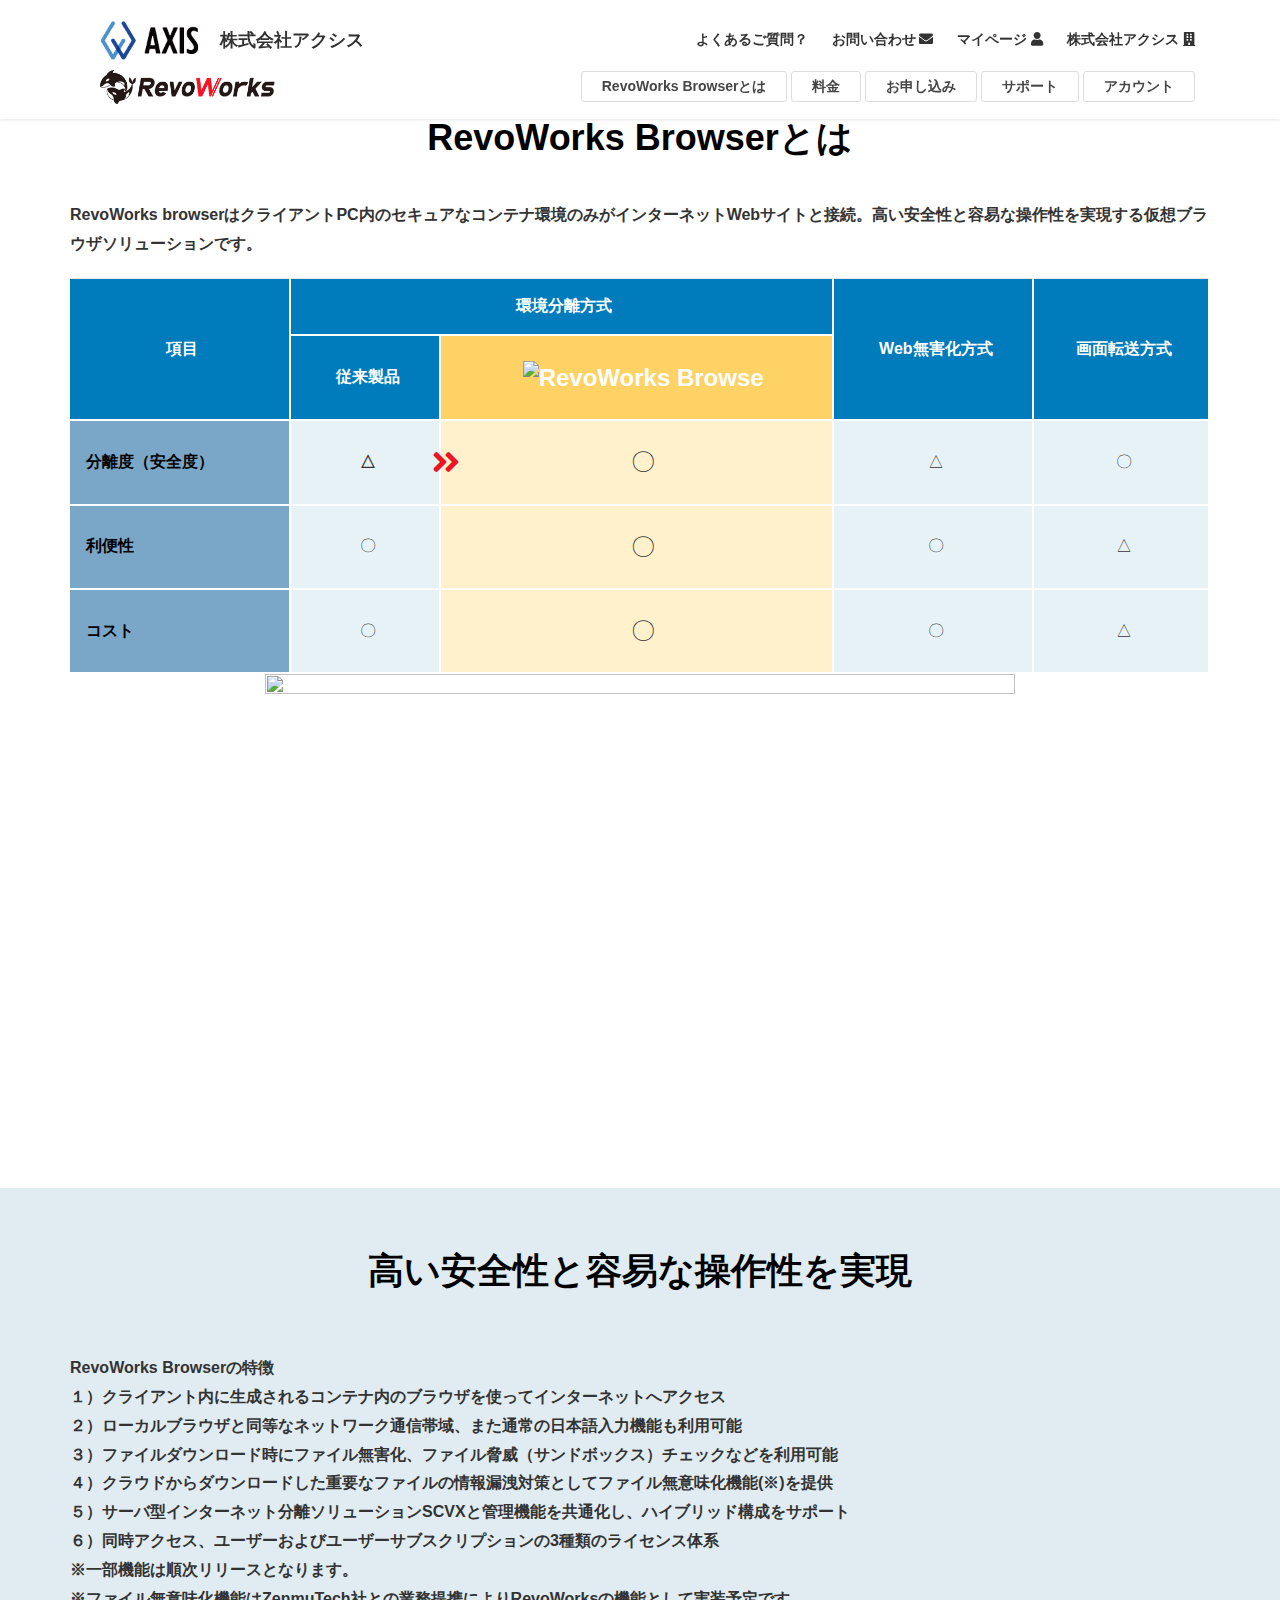
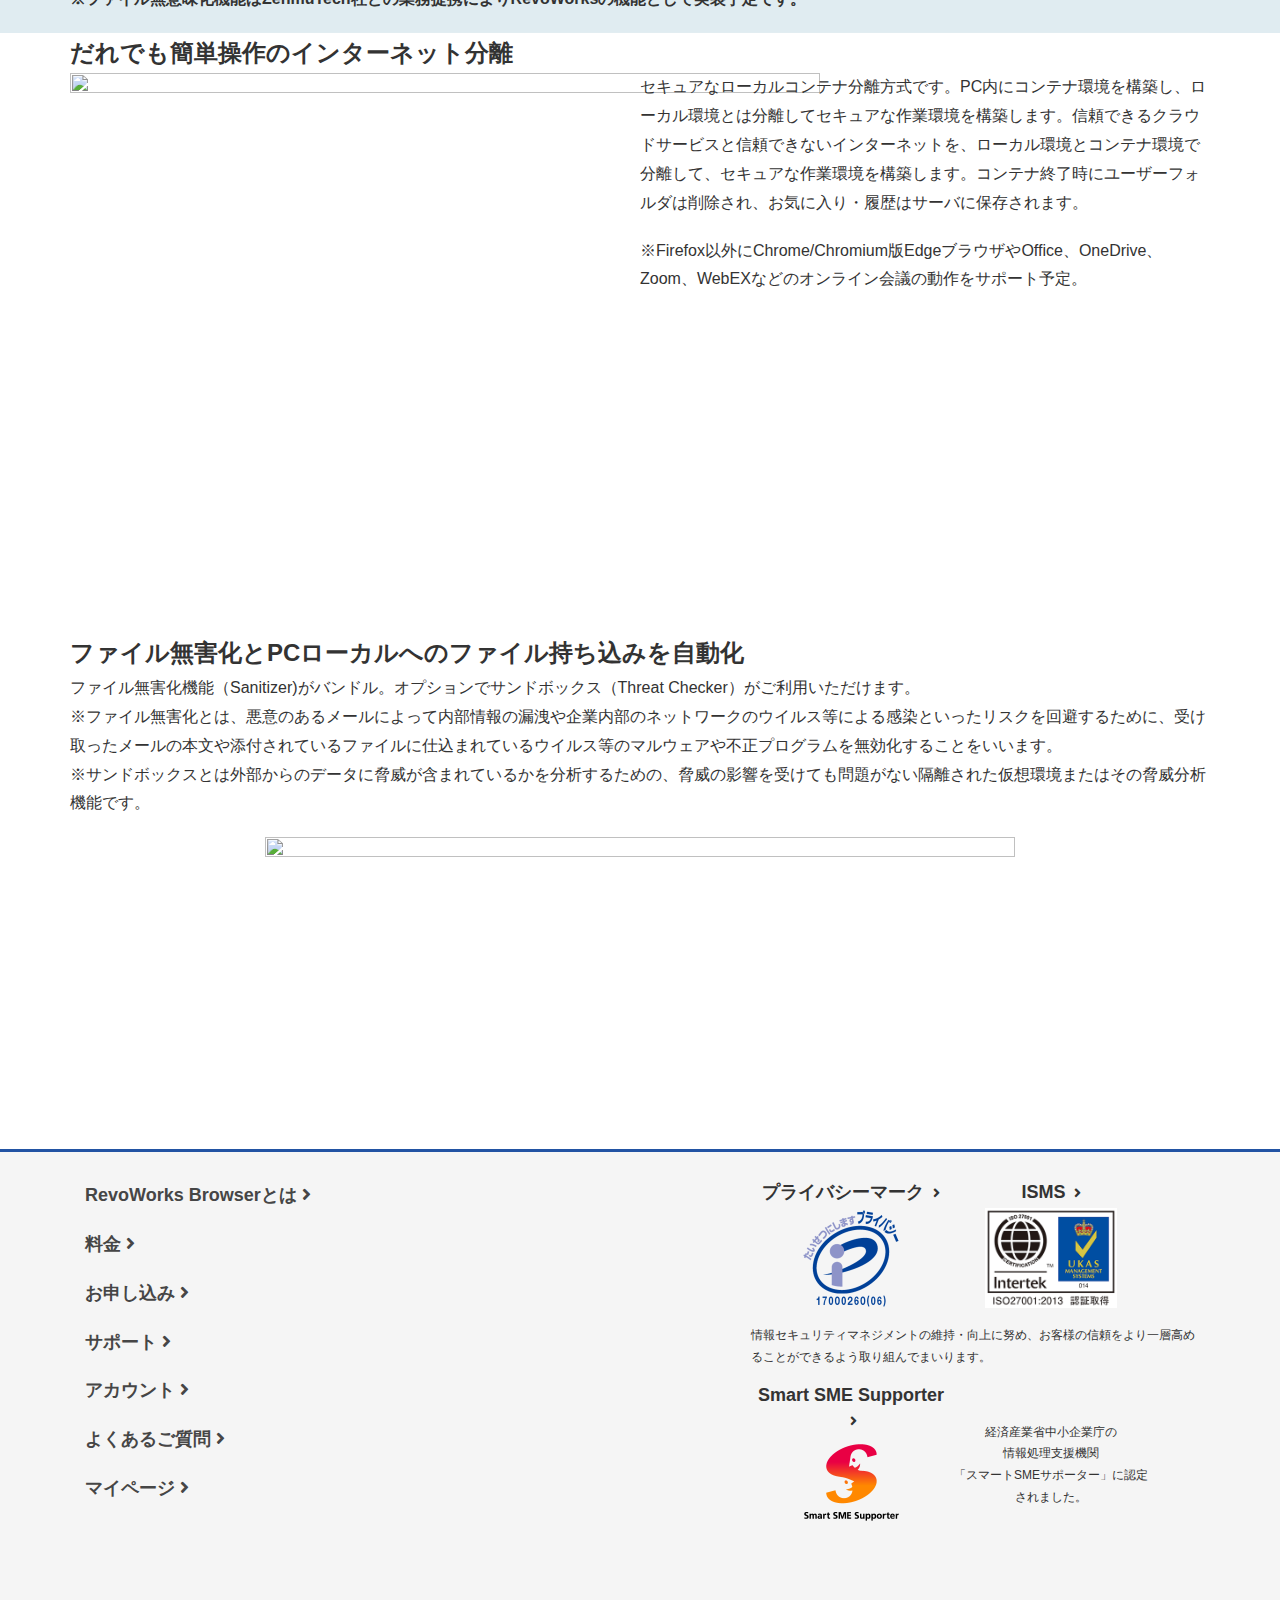
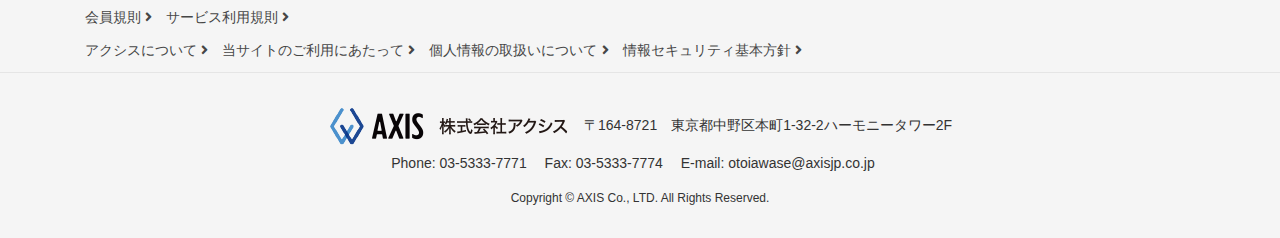
==== about.html @ 67532ebc "Update about.html" ====
<!DOCTYPE html>
<!-- saved from url=(0054)https://www.axisjp.co.jp/services/revoworks/separation -->
<html lang="ja" prefix="og: https://ogp.me/ns#">

<head>
	<meta http-equiv="Content-Type" content="text/html; charset=UTF-8">

	<meta http-equiv="X-UA-Compatible" content="IE=edge">
	<meta name="viewport" content="width=device-width, initial-scale=1">
	<title>RevoWorks Browserとは</title>
	<!--Khangtm : load head -->
	<script type="text/javascript" src="./js/head.js"></script>
	<link href="./css/index.css" rel="stylesheet">

</head>

<body class="page-template page-template-elementor_header_footer page page-id-8171 page-child parent-pageid-10177 sidebar-fix device-pc fa_v5_css headfix header_height_changer elementor-default elementor-template-full-width elementor-kit-3122 elementor-page elementor-page-8171 scrolled"
 data-elementor-device-mode="desktop">

	<div class="vk-mobile-nav-menu-btn">MENU</div>
	<div class="vk-mobile-nav">
		<aside class="widget vk-mobile-nav-widget widget_media_image" id="media_image-2">
			<a href="https://www.axisjp.co.jp/">
				<img width="240" height="40" src="./RevoWorks_files/logo_axis.png" class="image wp-image-2054  attachment-full size-full"
				 alt="" loading="lazy" style="max-width: 100%; height: auto;">
			</a>
		</aside>
		<nav class="global-nav">
		</nav>
	</div>
	<header class="navbar siteHeader" style="position: fixed;">
		<!--Khangtm : load header -->
		<script type="text/javascript" src="./js/header.js"></script>
	</header>
	<div data-elementor-type="wp-page" data-elementor-id="8171" class="elementor elementor-8171" data-elementor-settings="[]"
	 style="margin-top: 75px;">
		<div class="elementor-inner">
			<div class="elementor-section-wrap">
				<section class="elementor-section elementor-top-section elementor-element elementor-element-d525f23 elementor-section-boxed elementor-section-height-default elementor-section-height-default"
				 data-id="d525f23" data-element_type="section">
					<div class="elementor-container elementor-column-gap-default">
						<div class="elementor-row">
							<div class="elementor-column elementor-col-100 elementor-top-column elementor-element elementor-element-b92160b" data-id="b92160b"
							 data-element_type="column">
								<div class="elementor-column-wrap elementor-element-populated">
									<div class="elementor-widget-wrap">
										<div class="elementor-element elementor-element-fbd9892 contents elementor-widget elementor-widget-heading" data-id="fbd9892"
										 data-element_type="widget" data-widget_type="heading.default">
											<div class="elementor-widget-container">
												<h1 class="elementor-heading-title elementor-size-default">RevoWorks Browserとは</h1>
											</div>
										</div>
										<div class="elementor-element elementor-element-b17c2f3 elementor-widget elementor-widget-text-editor" data-id="b17c2f3"
										 data-element_type="widget" data-widget_type="text-editor.default">
											<div class="elementor-widget-container">
												<div class="elementor-text-editor elementor-clearfix">
													<p>
														<strong>RevoWorks browserはクライアントPC内のセキュアなコンテナ環境のみがインターネットWebサイトと接続。高い安全性と容易な操作性を実現する仮想ブラウザソリューションです。</strong>
													</p>
												</div>
											</div>
										</div>
										<div class="elementor-element elementor-element-7f87899 elementor-widget elementor-widget-html" data-id="7f87899" data-element_type="widget"
										 data-widget_type="html.default">
											<div class="elementor-widget-container">

												<table class="deco2">
													<thead>
														<tr>
															<th rowspan="2">項目</th>
															<th colspan="2">環境分離方式</th>
															<th rowspan="2">Web無害化方式</th>
															<th rowspan="2">画面転送方式</th>
														</tr>
														<tr>
															<th width="150px">従来製品</th>
															<th style="font-size:1.5em;background-color:#FED265;">
																<img src="/wp-content/uploads/2021/04/logo_revoworks_browser.png" alt="RevoWorks Browse" width="190">
															</th>
														</tr>
													</thead>
													<tbody>
														<tr>
															<th>分離度（安全度）</th>

															<td style="position: relative;">
																<strong>△</strong>
																<span style="position: absolute; top: 25px; left: 80px; width: 150px;">
																	<i style="font-size:2em;color:#eb1525;" aria-hidden="true" class="fas fa-angle-double-right"></i>
																</span>
															</td>
															<td style="font-size:1.5em;background-color:#fff1cc;">〇</td>
															<td>△</td>
															<td>〇</td>
														</tr>
														<tr>
															<th>利便性</th>
															<td>〇</td>
															<td style="font-size:1.5em;background-color:#fff1cc;">〇</td>
															<td>〇</td>
															<td>△</td>
														</tr>
														<tr>
															<th>コスト</th>
															<td>〇</td>
															<td style="font-size:1.5em;background-color:#fff1cc;">〇</td>
															<td>〇</td>
															<td>△</td>
														</tr>
													</tbody>
												</table>
											</div>
										</div>
									</div>
								</div>
							</div>
						</div>
					</div>
				</section>

				<section class="elementor-section elementor-top-section elementor-element elementor-element-6c5bf83 elementor-section-boxed elementor-section-height-default elementor-section-height-default"
				 data-id="6c5bf83" data-element_type="section">
					<div class="elementor-container elementor-column-gap-default">
						<div class="elementor-row">
							<div class="elementor-column elementor-col-100 elementor-top-column elementor-element elementor-element-400bb1a" data-id="400bb1a"
							 data-element_type="column">
								<div class="elementor-column-wrap elementor-element-populated">
									<div class="elementor-widget-wrap">
										<div class="elementor-element elementor-element-a3de627 elementor-widget elementor-widget-image" data-id="a3de627" data-element_type="widget"
										 data-widget_type="image.default">
											<div class="elementor-widget-container">
												<div class="elementor-image">
													<a href="https://www.axisjp.co.jp/wp-content/uploads/2021/04/RevoWorks-Browser2.png" data-elementor-open-lightbox="no" data-rel="lightbox-image-0"
													 data-magnific_type="image" data-rl_title="" data-rl_caption="" title="">
														<img width="750" height="514" src="https://www.axisjp.co.jp/wp-content/uploads/2021/04/RevoWorks-Browser2-768x526.png" class="attachment-medium_large size-medium_large"
														 alt="" loading="lazy" srcset="https://www.axisjp.co.jp/wp-content/uploads/2021/04/RevoWorks-Browser2-768x526.png 768w, https://www.axisjp.co.jp/wp-content/uploads/2021/04/RevoWorks-Browser2-300x205.png 300w, https://www.axisjp.co.jp/wp-content/uploads/2021/04/RevoWorks-Browser2-1024x701.png 1024w, https://www.axisjp.co.jp/wp-content/uploads/2021/04/RevoWorks-Browser2.png 1198w"
														 sizes="(max-width: 750px) 100vw, 750px"> </a>
												</div>
											</div>
										</div>
									</div>
								</div>
							</div>
						</div>
					</div>
				</section>

				<section class="elementor-section elementor-top-section elementor-element elementor-element-a36c8e9 elementor-section-boxed elementor-section-height-default elementor-section-height-default"
				 data-id="a36c8e9" data-element_type="section" data-settings="{&quot;background_background&quot;:&quot;classic&quot;}">
					<div class="elementor-container elementor-column-gap-default">
						<div class="elementor-row">
							<div class="elementor-column elementor-col-100 elementor-top-column elementor-element elementor-element-d43dfe5" data-id="d43dfe5"
							 data-element_type="column">
								<div class="elementor-column-wrap elementor-element-populated">
									<div class="elementor-widget-wrap">
										<div class="elementor-element elementor-element-48916df contents elementor-widget elementor-widget-heading" data-id="48916df"
										 data-element_type="widget" data-widget_type="heading.default">
											<div class="elementor-widget-container">
												<h1 class="elementor-heading-title elementor-size-default">高い安全性と容易な操作性を実現</h1>
											</div>
										</div>
										<div class="elementor-element elementor-element-403e0e1 elementor-widget elementor-widget-text-editor" data-id="403e0e1"
										 data-element_type="widget" data-widget_type="text-editor.default">
											<div class="elementor-widget-container">
												<div class="elementor-text-editor elementor-clearfix">
													<p>
														<strong>RevoWorks Browserの特徴</strong>
														<br>
														<strong>１）クライアント内に生成されるコンテナ内のブラウザを使ってインターネットへアクセス</strong>
														<br>
														<strong>２）ローカルブラウザと同等なネットワーク通信帯域、また通常の日本語入力機能も利用可能</strong>
														<br>
														<strong>３）ファイルダウンロード時にファイル無害化、ファイル脅威（サンドボックス）チェックなどを利用可能</strong>
														<br>
														<strong>４）クラウドからダウンロードした重要なファイルの情報漏洩対策としてファイル無意味化機能(※)を提供</strong>
														<br>
														<strong>５）サーバ型インターネット分離ソリューションSCVXと管理機能を共通化し、ハイブリッド構成をサポート</strong>
														<br>
														<strong>６）同時アクセス、ユーザーおよびユーザーサブスクリプションの3種類のライセンス体系</strong>
														<br>
														<strong>※一部機能は順次リリースとなります。</strong>
														<br>
														<strong>※ファイル無意味化機能はZenmuTech社との業務提携によりRevoWorksの機能として実装予定です。</strong>
													</p>
												</div>
											</div>
										</div>
									</div>
								</div>
							</div>
						</div>
					</div>
				</section>

				<section class="elementor-section elementor-top-section elementor-element elementor-element-060680c elementor-section-boxed elementor-section-height-default elementor-section-height-default"
				 data-id="060680c" data-element_type="section" data-settings="{&quot;background_background&quot;:&quot;classic&quot;}">
					<div class="elementor-container elementor-column-gap-default">
						<div class="elementor-row">
							<div class="elementor-column elementor-col-100 elementor-top-column elementor-element elementor-element-344e4cb" data-id="344e4cb"
							 data-element_type="column">
								<div class="elementor-column-wrap elementor-element-populated">
									<div class="elementor-widget-wrap">
										<div class="elementor-element elementor-element-141af44 elementor-widget elementor-widget-text-editor" data-id="141af44"
										 data-element_type="widget" data-widget_type="text-editor.default">
											<div class="elementor-widget-container">
												<div class="elementor-text-editor elementor-clearfix">
													<h3>
														<strong>だれでも簡単操作のインターネット分離</strong>
													</h3>
												</div>
											</div>
										</div>
										<section class="elementor-section elementor-inner-section elementor-element elementor-element-d3e2942 elementor-section-boxed elementor-section-height-default elementor-section-height-default"
										 data-id="d3e2942" data-element_type="section">
											<div class="elementor-container elementor-column-gap-default">
												<div class="elementor-row">
													<div class="elementor-column elementor-col-50 elementor-inner-column elementor-element elementor-element-4d063a3" data-id="4d063a3"
													 data-element_type="column">
														<div class="elementor-column-wrap elementor-element-populated">
															<div class="elementor-widget-wrap">
																<div class="elementor-element elementor-element-5796206 elementor-widget elementor-widget-image" data-id="5796206" data-element_type="widget"
																 data-widget_type="image.default">
																	<div class="elementor-widget-container">
																		<div class="elementor-image">
																			<a href="https://www.axisjp.co.jp/wp-content/uploads/2021/04/0addd4c07c66e905bd4a8227bb956600.png" data-elementor-open-lightbox="no"
																			 data-rel="lightbox-image-1" data-magnific_type="image" data-rl_title="" data-rl_caption="" title="">
																				<img width="750" height="560" src="https://www.axisjp.co.jp/wp-content/uploads/2021/04/0addd4c07c66e905bd4a8227bb956600.png"
																				 class="attachment-large size-large" alt="" loading="lazy" srcset="https://www.axisjp.co.jp/wp-content/uploads/2021/04/0addd4c07c66e905bd4a8227bb956600.png 959w, https://www.axisjp.co.jp/wp-content/uploads/2021/04/0addd4c07c66e905bd4a8227bb956600-300x224.png 300w, https://www.axisjp.co.jp/wp-content/uploads/2021/04/0addd4c07c66e905bd4a8227bb956600-768x573.png 768w"
																				 sizes="(max-width: 750px) 100vw, 750px"> </a>
																		</div>
																	</div>
																</div>
															</div>
														</div>
													</div>
													<div class="elementor-column elementor-col-50 elementor-inner-column elementor-element elementor-element-98300c0" data-id="98300c0"
													 data-element_type="column">
														<div class="elementor-column-wrap elementor-element-populated">
															<div class="elementor-widget-wrap">
																<div class="elementor-element elementor-element-fd1e925 elementor-widget elementor-widget-text-editor" data-id="fd1e925"
																 data-element_type="widget" data-widget_type="text-editor.default">
																	<div class="elementor-widget-container">
																		<div class="elementor-text-editor elementor-clearfix">
																			<p>セキュアなローカルコンテナ分離方式です。PC内にコンテナ環境を構築し、ローカル環境とは分離してセキュアな作業環境を構築します。信頼できるクラウドサービスと信頼できないインターネットを、ローカル環境とコンテナ環境で分離して、セキュアな作業環境を構築します。コンテナ終了時にユーザーフォルダは削除され、お気に入り・履歴はサーバに保存されます。</p>
																		</div>
																	</div>
																</div>
																<div class="elementor-element elementor-element-d2d1a72 elementor-widget elementor-widget-text-editor" data-id="d2d1a72"
																 data-element_type="widget" data-widget_type="text-editor.default">
																	<div class="elementor-widget-container">
																		<div class="elementor-text-editor elementor-clearfix">
																			<p>※Firefox以外にChrome/Chromium版EdgeブラウザやOffice、OneDrive、Zoom、WebEXなどのオンライン会議の動作をサポート予定。</p>
																		</div>
																	</div>
																</div>
															</div>
														</div>
													</div>
												</div>
											</div>
										</section>
									</div>
								</div>
							</div>
						</div>
					</div>
				</section>

				<section class="elementor-section elementor-top-section elementor-element elementor-element-0f04ca7 elementor-section-boxed elementor-section-height-default elementor-section-height-default"
				 data-id="0f04ca7" data-element_type="section" data-settings="{&quot;background_background&quot;:&quot;classic&quot;}">
					<div class="elementor-container elementor-column-gap-default">
						<div class="elementor-row">
							<div class="elementor-column elementor-col-100 elementor-top-column elementor-element elementor-element-551fe96" data-id="551fe96"
							 data-element_type="column">
								<div class="elementor-column-wrap elementor-element-populated">
									<div class="elementor-widget-wrap">
										<div class="elementor-element elementor-element-021bbab elementor-widget elementor-widget-text-editor" data-id="021bbab"
										 data-element_type="widget" data-widget_type="text-editor.default">
											<div class="elementor-widget-container">
												<div class="elementor-text-editor elementor-clearfix">
													<h3>
														<strong>ファイル無害化とPCローカルへのファイル持ち込みを自動化</strong>
													</h3>
												</div>
											</div>
										</div>
										<div class="elementor-element elementor-element-e6a5407 elementor-widget elementor-widget-text-editor" data-id="e6a5407"
										 data-element_type="widget" data-widget_type="text-editor.default">
											<div class="elementor-widget-container">
												<div class="elementor-text-editor elementor-clearfix">
													<p>ファイル無害化機能（Sanitizer)がバンドル。オプションでサンドボックス（Threat Checker）がご利用いただけます。
														<br>※ファイル無害化とは、悪意のあるメールによって内部情報の漏洩や企業内部のネットワークのウイルス等による感染といったリスクを回避するために、受け取ったメールの本文や添付されているファイルに仕込まれているウイルス等のマルウェアや不正プログラムを無効化することをいいます。
														<br>※サンドボックスとは外部からのデータに脅威が含まれているかを分析するための、脅威の影響を受けても問題がない隔離された仮想環境またはその脅威分析機能です。</p>
												</div>
											</div>
										</div>
										<div class="elementor-element elementor-element-7d69baa elementor-widget elementor-widget-image" data-id="7d69baa" data-element_type="widget"
										 data-widget_type="image.default">
											<div class="elementor-widget-container">
												<div class="elementor-image">
													<a href="https://www.axisjp.co.jp/wp-content/uploads/2021/04/3741c47566aea40af68808f12abad2f5.png" data-elementor-open-lightbox="no"
													 data-rel="lightbox-image-2" data-magnific_type="image" data-rl_title="" data-rl_caption="" title="">
														<img width="750" height="312" src="https://www.axisjp.co.jp/wp-content/uploads/2021/04/3741c47566aea40af68808f12abad2f5-768x319.png"
														 class="attachment-medium_large size-medium_large" alt="" loading="lazy" srcset="https://www.axisjp.co.jp/wp-content/uploads/2021/04/3741c47566aea40af68808f12abad2f5-768x319.png 768w, https://www.axisjp.co.jp/wp-content/uploads/2021/04/3741c47566aea40af68808f12abad2f5-300x125.png 300w, https://www.axisjp.co.jp/wp-content/uploads/2021/04/3741c47566aea40af68808f12abad2f5-1024x425.png 1024w, https://www.axisjp.co.jp/wp-content/uploads/2021/04/3741c47566aea40af68808f12abad2f5-1536x638.png 1536w, https://www.axisjp.co.jp/wp-content/uploads/2021/04/3741c47566aea40af68808f12abad2f5.png 1650w"
														 sizes="(max-width: 750px) 100vw, 750px"> </a>
												</div>
											</div>
										</div>
									</div>
								</div>
							</div>
						</div>
					</div>
				</section>
			</div>
		</div>
	</div>

	<footer class="section siteFooter">
		<script type="text/javascript" src="./js/footer.js"></script>
	</footer>
	<link rel="stylesheet" href="./css/style.css" type="text/css" media="all">

</body>

</html>
---- css/index.css ----
/* Background color */

.fbc-page .fbc-wrap .fbc-items {
    background-color: #edeff0;
}

/* Items font size */

.fbc-page .fbc-wrap .fbc-items li {
    font-size: 16px;
}

/* Items' link color */

.fbc-page .fbc-wrap .fbc-items li a {
    color: #337ab7;
}

/* Seprator color */

.fbc-page .fbc-wrap .fbc-items li .fbc-separator {
    color: #cccccc;
}

.broken_link,
a.broken_link {
    text-decoration: line-through;
}

/* Active item & end-text color */

.fbc-page .fbc-wrap .fbc-items li.active span,
.fbc-page .fbc-wrap .fbc-items li .fbc-end-text {
    color: #27272a;
    font-size: 16px;
}
.pageLink li span.elementor-icon-list-text {
    width: 100%;
    display: block !important;
}

.pageLink li a:hover {
    background-color: #f7f7f7;
}

.cname {
    min-width: 14em;
    display: inline-block !important;
}

.sname {
    font-weight: bold;
    display: inline-block !important;
}

i.fa {
    margin: 0 3px;
    font-weight: bold;
}

#recent-posts-3 li {
    margin-top: 0.5em;
    padding-top: 1em;
    position: relative;
}

#recent-posts-3 li span.post-date {
    position: absolute;
    top: 0;
    left: 0;
}

.lcp_catlist {
    position: relative;
    padding: 0;
    margin: 0;
}

.lcp_catlist a {
    text-decoration: none;
    font-weight: bold;
    color: #1a1a1a;
}

.lcp_catlist p {
    font-weight: bold;
    margin: 0 1em;
}

.lcp_thumbnail {
    margin-right: 1em;
    float: left;
}

ul.lcp_catlist li {
    list-style: none;
    padding: 0px 0 20px 0;
}

ul.lcp_catlist li:after {
    content: "";
    display: block;
    clear: both;
}

ul.lcp_catlist li:before {
    content: "";
    display: block;
    clear: both;
}

ul.lcp_catlist li {
    margin-bottom: 30px;
    padding: 10px;
    border: 1px solid #ffffff;
    position: relative;
    z-index: 1;
    display: block;
}

ul.lcp_catlist li:hover {
    border-color: #e5e5e5;
}

.lcp_paginator {
    text-align: center;
}

.lcp_paginator li a {
    text-decoration: none;
    color: #1a1a1a;
}

.lcp_paginator li {
    margin: 3px !important;
    padding: 0 !important;
}

.lcp_paginator li a {
    padding: 5px 10px !important;
    display: block;
}

.category-list {
    margin: 0 0 50px;
    padding: 0;
}

.category-list li {
    margin: 0 0 5px;
    padding: 0;
    font-size: 18px;
    font-weight: bold;
    display: inline-block;
    background-color: #e4e4e4;
}

.category-list li:hover {
    background-color: #cecece;
}

.category-list li.active {
    padding: 5px 20px;
    color: #ffffff;
    background-color: #2253a3;
}

.category-list li a {
    padding: 5px 20px;
    color: #333333;
    display: block;
}

.lcp_paginator li.lcp_currentpage {
    padding: 5px 10px !important;
    color: #ffffff !important;
    background-color: #2253a3;
    border: 1px solid #2253a3 !important;
}

h1.entry-title:first-letter,
.single h1.entry-title:first-letter {
    color: inherit;
}

/*.page-header > .container {
display: none;
}*/

.broken_link,
a.broken_link {
    text-decoration: none;
}

.required,
.any {
    font-size: 11px;
    padding: 3px;
    margin-right: 5px;
    color: #fff;
    background-color: #c00;
    border-radius: 3px;
    display: inline-block;
}

.any {
    background-color: #666;
}

dl.inquirydl {
    width: 100%;
    max-width: 700px;
    margin: 0 auto 20px;
}

.inquirydl dt {
    font-size: 16px;
    font-weight: bold;
    border: none;
}

.inquirydl dd {
    margin-bottom: 1.8em;
    font-size: 16px;
    border: none;
}

.inquirydl textarea {
    height: 10em;
}

input[type=text],
input[type=email],
textarea {
    width: 100%;
    padding: 0.6em;
    font-size: 16px;
    border-radius: 4px;
}

input[type=submit] {
    padding: 0.8em 3em;
    font-size: 16px;
    font-weight: bold;
    border: none;
    border-radius: 4px;
    cursor: pointer;
}

input[type=submit]:hover {
    opacity: 0.8;
}

.formback,
.formsubmit {
    margin: 10px;
    display: inline-block;
}

.enter {
    text-align: center;
}

.post-password-form {
    padding: 20px;
}

@media (max-width: 767px) {
    .col4box {
        width: 50%;
    }
    .col4box>.elementor-element-populated {
        padding: 20px !important;
    }
    .col4box .elementor-widget-heading .elementor-heading-title>a {
        font-size: 16px !important;
    }
}

@media (min-width: 992px) {
    ul.gMenu>li>ul.sub-menu li ul {
        top: 0;
    }
}

.contents h1 {
    color: #000;
    position: relative;
    display: inline-block;
    margin: 2em;
    line-height: 1.5;
}

.contents h1:before {
    content: '';
    position: absolute;
    bottom: -30px;
    display: inline-block;
    width: 4em;
    height: 2px;
    left: 50%;
    -webkit-transform: translateX(-50%);
    transform: translateX(-50%);
    background-color: #506DA9;
    border-radius: 2px;
}

/*indent*/

p.indent-1 {
    padding-left: 1em;
    text-indent: -1em;
}

/*Texteditor*/

.elementor-widget-text-editor {
    line-height: 1.8;
    padding: 10;
    color: #333;
    font-family: 'Noto Sans JP', sans-serif;
}

/*download decoration*/

.download {
    padding: 0.5em 1em;
    font-weight: bold;
    border: solid 1px #999;
}

/*table decoration*/

.table-wrap {
    overflow-x: scroll;
}

table.deco {
    border-collapse: collapse;
    margin: 0 auto;
    padding: 0;
    min-width: 600px;
}

table.deco tr {
    background-color: #e6f2f5;
    padding: .35em;
    border-bottom: 2px solid #fff;
}

table.deco th,
table.deco td {
    padding: 1em 10px 1em 1em;
    border-right: 2px solid #fff;
    text-align: center;
}

table.deco th {
    font-weight: bold;
}

table.deco thead tr {
    background-color: #167F92;
    color: #fff;

}

table.deco tbody th {
    background: #78bbc7;
    color: #000;
    text-align: left;
}

table.deco td.txt {
    text-align: left;
}

/*end table decoration*/

/*table deco２*/

/*table decoration*/

table.deco2 {
    width: 100%;
}

table.deco2 {
    overflow: auto;

}

table.deco2 {
    border-collapse: collapse;
    margin: 0 auto;
    padding: 0;
    min-width: 600px;
}

table.deco2 tr {
    background-color: #e6f2f5;
    padding: .35em;
    border-bottom: 2px solid #fff;
}

table.deco2 th,
table.deco2 td {
    padding: 1em 10px 1em 1em;
    border-right: 2px solid #fff;
    text-align: center;
}

table.deco2 th {
    font-weight: bold;
}

table.deco2 thead tr {
    background-color: #007BBB;
    color: #fff;

}

table.deco2 tbody th {
    background: #7AA6C8;
    color: #000;
    text-align: left;
}

table.deco2 td.txt {
    text-align: left;
}

/*end table deco２*/

.link-card {
    border: solid 1px #999;
}

.link-card-rogo {
    padding: 0.5em;
}

.link-card-title {
    font-weight: bold;
    padding: 1em;
}

.link-card-excerpt {
    padding: 0 1em 1em;
}
/* khuong start */		
.other-link h6 {
    border-bottom: none !important;
}

.layout-grid {
    display: grid !important;
    grid-template-columns: auto auto auto auto auto auto;
}

.layout-bodrer {
    height: 40px;
    margin: 15px;
}

body.scrolled .navbar-brand span.name{
    display: inline-block !important;
}

.elementor-8171 .elementor-element.elementor-element-36dfdfa > .elementor-element-populated {
    margin: -15% 0px 0px 0px;
}

.elementor-8171 .elementor-element.elementor-element-e02e01a .elementor-heading-title {
    font-size: 36px;
}

.other-link.menu-logo img {
    max-width: 70% !important;
}

.background-color-layout{
    background-color: #f6f6f6;
}

.text-align-logo {
    text-align: left !important;
}

/* lightning-design-style-inline-css */
.color_key_bg,
.color_key_bg_hover:hover {
    background-color: #2253a3;
}

.color_key_txt,
.color_key_txt_hover:hover {
    color: #2253a3;
}

.color_key_border,
.color_key_border_hover:hover {
    border-color: #2253a3;
}

.color_key_dark_bg,
.color_key_dark_bg_hover:hover {
    background-color: #214696;
}

.color_key_dark_txt,
.color_key_dark_txt_hover:hover {
    color: #214696;
}

.color_key_dark_border,
.color_key_dark_border_hover:hover {
    border-color: #214696;
}

.bbp-submit-wrapper .button.submit,
.woocommerce a.button.alt:hover,
.woocommerce-product-search button:hover,
.woocommerce button.button.alt {
    background-color: #214696;
}

.bbp-submit-wrapper .button.submit:hover,
.woocommerce a.button.alt,
.woocommerce-product-search button,
.woocommerce button.button.alt:hover {
    background-color: #2253a3;
}

.woocommerce ul.product_list_widget li a:hover img {
    border-color: #2253a3;
}

.veu_color_txt_key {
    color: #214696;
}

.veu_color_bg_key {
    background-color: #214696;
}

.veu_color_border_key {
    border-color: #214696;
}

.btn-default {
    border-color: #2253a3;
    color: #2253a3;
}

.btn-default:focus,
.btn-default:hover {
    border-color: #2253a3;
    background-color: #2253a3;
}

.btn-primary {
    background-color: #2253a3;
    border-color: #214696;
}

.btn-primary:focus,
.btn-primary:hover {
    background-color: #214696;
    border-color: #2253a3;
}

/* sidebar child menu display */

.localNav ul ul.children {
    display: none;
}

.localNav ul li.current_page_ancestor ul.children,
.localNav ul li.current_page_item ul.children,
.localNav ul li.current-cat ul.children {
    display: block;
}

.tagcloud a:before {
    font-family: "Font Awesome 5 Free";
    content: "\f02b";
    font-weight: bold;
}

a {
    color: #214696;
}

a:hover {
    color: #2253a3;
}

.page-header {
    background-color: #2253a3;
}

h1.entry-title:first-letter,
.single h1.entry-title:first-letter {
    color: #2253a3;
}

h2,
.mainSection-title {
    border-top-color: #2253a3;
}

h3:after,
.subSection-title:after {
    border-bottom-color: #2253a3;
}

.media .media-body .media-heading a:hover {
    color: #2253a3;
}

ul.page-numbers li span.page-numbers.current {
    background-color: #2253a3;
}

.pager li>a {
    border-color: #2253a3;
    color: #2253a3;
}

.pager li>a:hover {
    background-color: #2253a3;
    color: #fff;
}

footer {
    border-top-color: #2253a3;
}

dt {
    border-left-color: #2253a3;
}

@media (min-width: 768px) {
    ul.gMenu>li>a:after {
        border-bottom-color: #2253a3;
    }
}
.prBlock_icon_outer {
    border: 1px solid #2253a3;
}

.prBlock_icon {
    color: #2253a3;
}

/* slider */
.elementor-8171 .elementor-element.elementor-element-07d216d > .elementor-container{min-height:280px;}.elementor-8171 .elementor-element.elementor-element-07d216d > .elementor-container:after{content:"";min-height:inherit;}.elementor-8171 .elementor-element.elementor-element-07d216d > .elementor-container > .elementor-row > .elementor-column > .elementor-column-wrap > .elementor-widget-wrap{align-content:center;align-items:center;}.elementor-8171 .elementor-element.elementor-element-07d216d:not(.elementor-motion-effects-element-type-background), .elementor-8171 .elementor-element.elementor-element-07d216d > .elementor-motion-effects-container > 
.elementor-motion-effects-layer{
    background-image:url("../img/iStock.jpg");
    background-position:center center;background-repeat:no-repeat;background-size:cover;}.elementor-8171 .elementor-element.elementor-element-07d216d > .elementor-background-overlay{background-color:#FFFFFF;opacity:0.4;transition:background 0.3s, border-radius 0.3s, opacity 0.3s;}.elementor-8171 .elementor-element.elementor-element-07d216d{transition:background 0.3s, border 0.3s, border-radius 0.3s, box-shadow 0.3s;padding:100px 0px 100px 0px;}.elementor-8171 .elementor-element.elementor-element-36dfdfa > .elementor-element-populated{margin:-50px 0px 0px 0px;}.elementor-8171 .elementor-element.elementor-element-e02e01a{text-align:center;}.elementor-8171 .elementor-element.elementor-element-e02e01a .elementor-heading-title{color:#000000;font-family:"Noto Sans JP", Sans-serif;font-size:60px;font-weight:500;line-height:1.2em;text-shadow:0px 0px 10px rgba(0, 0, 0, 0.3);}.elementor-8171 .elementor-element.elementor-element-fbd9892{text-align:center;}.elementor-8171 .elementor-element.elementor-element-fbd9892 .elementor-heading-title{color:#000000;font-weight:600;}.elementor-8171 .elementor-element.elementor-element-fbd9892 > .elementor-widget-container{margin:2rem 2rem 2rem 2rem;}.elementor-8171 .elementor-element.elementor-element-b17c2f3{font-weight:400;}.elementor-8171 .elementor-element.elementor-element-e10be34{font-weight:400;}.elementor-8171 .elementor-element.elementor-element-49d95b7 .elementor-spacer-inner{height:50px;}.elementor-8171 .elementor-element.elementor-element-7f090e5{font-weight:400;}.elementor-8171 .elementor-element.elementor-element-a36c8e9:not(.elementor-motion-effects-element-type-background), .elementor-8171 .elementor-element.elementor-element-a36c8e9 > .elementor-motion-effects-container > .elementor-motion-effects-layer{background-color:#3C89A829;}.elementor-8171 .elementor-element.elementor-element-a36c8e9{transition:background 0.3s, border 0.3s, border-radius 0.3s, box-shadow 0.3s;}.elementor-8171 .elementor-element.elementor-element-a36c8e9 > .elementor-background-overlay{transition:background 0.3s, border-radius 0.3s, opacity 0.3s;}.elementor-8171 .elementor-element.elementor-element-48916df{text-align:center;}.elementor-8171 .elementor-element.elementor-element-48916df .elementor-heading-title{color:#000000;font-weight:600;}.elementor-8171 .elementor-element.elementor-element-48916df > .elementor-widget-container{margin:2rem 2rem 2rem 2rem;}.elementor-8171 .elementor-element.elementor-element-fc47a97:not(.elementor-motion-effects-element-type-background), .elementor-8171 .elementor-element.elementor-element-fc47a97 > .elementor-motion-effects-container > .elementor-motion-effects-layer{background-color:#3C89A829;}.elementor-8171 .elementor-element.elementor-element-fc47a97{transition:background 0.3s, border 0.3s, border-radius 0.3s, box-shadow 0.3s;}.elementor-8171 .elementor-element.elementor-element-fc47a97 > .elementor-background-overlay{transition:background 0.3s, border-radius 0.3s, opacity 0.3s;}.elementor-8171 .elementor-element.elementor-element-2978b8a > .elementor-element-populated{border-style:solid;border-width:2px 2px 2px 2px;transition:background 0.3s, border 0.3s, border-radius 0.3s, box-shadow 0.3s;margin:1em 1em 1em 1em;padding:2em 2em 2em 2em;}.elementor-8171 .elementor-element.elementor-element-2978b8a > .elementor-element-populated > .elementor-background-overlay{transition:background 0.3s, border-radius 0.3s, opacity 0.3s;}.elementor-8171 .elementor-element.elementor-element-12db79a{color:#000000;}.elementor-8171 .elementor-element.elementor-element-244c170 > .elementor-widget-container{margin:0em 0em 3em 0em;}.elementor-8171 .elementor-element.elementor-element-49319fc > .elementor-element-populated{border-style:solid;border-width:2px 2px 2px 2px;transition:background 0.3s, border 0.3s, border-radius 0.3s, box-shadow 0.3s;margin:1em 1em 1em 1em;padding:2em 2em 2em 2em;}.elementor-8171 .elementor-element.elementor-element-49319fc > .elementor-element-populated > .elementor-background-overlay{transition:background 0.3s, border-radius 0.3s, opacity 0.3s;}.elementor-8171 .elementor-element.elementor-element-33d4e6a{color:#000000;}.elementor-8171 .elementor-element.elementor-element-98e1df0 .elementor-image img{opacity:0.8;}.elementor-8171 .elementor-element.elementor-element-c8dff31:not(.elementor-motion-effects-element-type-background), .elementor-8171 .elementor-element.elementor-element-c8dff31 > .elementor-motion-effects-container > .elementor-motion-effects-layer{background-color:#3C89A829;}.elementor-8171 .elementor-element.elementor-element-c8dff31{transition:background 0.3s, border 0.3s, border-radius 0.3s, box-shadow 0.3s;}.elementor-8171 .elementor-element.elementor-element-c8dff31 > .elementor-background-overlay{transition:background 0.3s, border-radius 0.3s, opacity 0.3s;}.elementor-8171 .elementor-element.elementor-element-046d9b7:not(.elementor-motion-effects-element-type-background), .elementor-8171 .elementor-element.elementor-element-046d9b7 > .elementor-motion-effects-container > .elementor-motion-effects-layer{background-color:#3C89A829;}.elementor-8171 .elementor-element.elementor-element-046d9b7{transition:background 0.3s, border 0.3s, border-radius 0.3s, box-shadow 0.3s;}.elementor-8171 .elementor-element.elementor-element-046d9b7 > .elementor-background-overlay{transition:background 0.3s, border-radius 0.3s, opacity 0.3s;}.elementor-8171 .elementor-element.elementor-element-6ee801c:not(.elementor-motion-effects-element-type-background), .elementor-8171 .elementor-element.elementor-element-6ee801c > .elementor-motion-effects-container > .elementor-motion-effects-layer{background-color:#3C89A829;}.elementor-8171 .elementor-element.elementor-element-6ee801c{transition:background 0.3s, border 0.3s, border-radius 0.3s, box-shadow 0.3s;}.elementor-8171 .elementor-element.elementor-element-6ee801c > .elementor-background-overlay{transition:background 0.3s, border-radius 0.3s, opacity 0.3s;}.elementor-8171 .elementor-element.elementor-element-cee136f{text-align:center;}.elementor-8171 .elementor-element.elementor-element-cee136f .elementor-heading-title{color:#000000;font-weight:600;}.elementor-8171 .elementor-element.elementor-element-cee136f > .elementor-widget-container{margin:2rem 2rem 2rem 2rem;}.elementor-8171 .elementor-element.elementor-element-eb110ee{color:#000000;font-weight:400;}.elementor-8171 .elementor-element.elementor-element-0cff8e5 .elementor-button:hover, .elementor-8171 .elementor-element.elementor-element-0cff8e5 .elementor-button:focus{background-color:#4B7BCB;}@media(min-width:1025px){.elementor-8171 .elementor-element.elementor-element-07d216d:not(.elementor-motion-effects-element-type-background), .elementor-8171 .elementor-element.elementor-element-07d216d > .elementor-motion-effects-container > .elementor-motion-effects-layer{background-attachment:scroll;}}@media(max-width:1024px){.elementor-8171 .elementor-element.elementor-element-07d216d{padding:100px 25px 100px 25px;}.elementor-8171 .elementor-element.elementor-element-e02e01a .elementor-heading-title{font-size:45px;}}@media(max-width:767px){.elementor-8171 .elementor-element.elementor-element-07d216d{padding:50px 20px 50px 20px;}.elementor-8171 
.elementor-element.elementor-element-e02e01a .elementor-heading-title{font-size:45px;}}

.elementor-8171 .elementor-element.elementor-element-e02e01a .elementor-heading-title {
	font-size: 36px;
	font-weight: 550;
}
.elementor-section.elementor-section-items-middle>.elementor-container {
    align-items: start;
}

.elementor-8171 .elementor-element.elementor-element-fbd9892 > .elementor-widget-container {
    margin: 0;
}

.h2, .h3, .h4, .h5, .h6, .mainSection-title, h2, h3, h4, h5, h6 {
     margin: 0;
}

.h3, .subSection-title, h3 {
    padding-bottom: 0;
}

.contents h1 {
    margin-bottom: 0.5em;
	margin: 1em;
}

.subSection-title, h3 {
    border-bottom: none;
}

.subSection-title:after, h3:after {   
    border-bottom: none;
}

.contents h1:before {
	background-color: transparent;
}

.elementor-button {
	padding : 0px !important;
	background-color: #F5B824;
	margin-top: 2em;
	width: 60%;
	border: thick double #FEFBF2;
}

.elementor-widget:not(:last-child) {
    margin-bottom: 0px;
}

.elementor-background {
	background: #E2F0D9;
}

.container-background {
	background: #FFFFFF;
}

.container-margin {
	margin: 0px 0 2em 4em;
}

.elementor-content-separation {
	margin: 0 0 0.5em 0;
    text-align: left;
}
.elementor-content-product {
	padding: 0 0 3em 0;
    text-align: left;
}

.elementor-font-size-steps {
	font-size: 20px;
}

.elementor-font-size {
	font-size: 25px;
}

.color-title {
	color: #000000;
}

.grid-layout {
	display: grid !important;
    grid-template-columns: 38% 38% 38%;
    grid-gap: 10px;
    padding: 0 12% 0 0;
}

.container-title {
    margin: 1em 0 1em 1em;
    font-size: 18px;
}

.container-contents-lv1 {
    margin: 1em 1em 1em 1em;
    font-size: 14px;
}

.container-contents-lv2 {
    margin: 1em 1em 5em 1em;
    font-size: 12px;
	color: #FF0000;
}

.container-contents-lv3 {
    margin: 1em 1em 1em 1em;
    font-size: 12px;
	color: #FF0000;
}

.container-button {
	text-align: center;
	margin: 1em 0 1em 1em;
}
---- css/style.css ----
@charset "utf-8";

/* ------------------------------------------
　　Contener/Breadcrumb
------------------------------------------ */
@media (min-width: 768px) {
.container, .fbc-page {
	width: 100%;
	max-width: 1140px;
}
}
@media (min-width: 992px) {
.container, .fbc-page {
	width: 100%;
	max-width: 1140px;
}
}
@media (min-width: 1200px) {
.container, .fbc-page {
	width: 100%;
	max-width: 1140px;
}
}

.fbc-page {
	width: 100%;
	max-width: 1140px;
	margin: 0 auto;
	padding: 10px 15px;
	box-sizing: border-box;
}

.fbc-page .fbc-wrap .fbc-items {
	background-color: inherit;
}

.fbc-page .fbc-wrap .fbc-items li {
	padding: 0 5px;
}

.fbc-page .fbc-wrap .fbc-items li a:hover {
	text-decoration: none;
}

.fbc-page .fbc-wrap .fbc-items li a i {
	margin-right: 0;
}

.fbc-page .fbc-wrap .fbc-items li:last-child {
	padding-right: 5px;
}

.fbc-page .fbc-wrap .fbc-items li a:last-child {
	margin-right: 0;
}

.fbc-page .fbc-wrap .fbc-items,
.fbc-page .fbc-wrap .fbc-items li,
.fbc-page .fbc-wrap .fbc-items li.active span, .fbc-page .fbc-wrap .fbc-items li .fbc-end-text {
	font-size: 14px;
}


/* ------------------------------------------
　　Header
------------------------------------------ */
header {
	font-size: 14px;
	font-family: "メイリオ",Meiryo,"ＭＳ Ｐゴシック","Hiragino Kaku Gothic Pro","ヒラギノ角ゴ Pro W3",sans-serif;
}

header li, .gMenu_name {
	font-weight: 600;
}

.siteHeadContainer {
	display: flex;
	flex-wrap: wrap;
	align-items: center;
	align-content: space-between;
	justify-content: space-between;
}
.siteHeadContainer:after {
	width: 100%;
	content: '';
}

.container.siteHeadContainer:before {
	content: none;
}

.siteMenuContainer, .searchBox {
	order: 1;
}

.searchBox {
	margin-left: auto;
}

.navbar-brand {
	margin: 0;
	padding: 15px;
	text-align: left;
	font-size: 18px;
	font-weight: 600;
}

.navbar-brand a {
	display: block;
	display: flex;
	align-items: center;
}

.navbar-brand span {
	display: inline-block;
}

.navbar-brand .logo {
	margin-right: 20px;
}

.navbar-brand img {
	margin: 0;
}

ul.gMenu {
	float: none;
}

.mobileHeader {
	margin-right: 30px;
}

.mobileHeader.widget_nav_menu ul li a {
	padding: 0.2em 0.5em;
	border: 1px solid #464646;
	border-radius: 3px;
}
.mobileHeader.widget_nav_menu ul li a:hover {
	color: #fff;
	background-color: #464646;
}

.siteHeadContainer .widget_nav_menu ul li {
	display: inline-block;
}

.siteHeadContainer .headerMenu.widget_nav_menu ul li a {
	border-bottom: none;
}

li.mypage a:after {
	padding-left: 0.3em;
	font-weight: bold;
	font-family: "Font Awesome 5 Free";
	content: '\f007';
}
li.cart a:after {
	padding-left: 0.3em;
	font-weight: bold;
	font-family: "Font Awesome 5 Free";
	content: '\f07a';
}
li.inquiry a:after {
	padding-left: 0.3em;
	font-weight: bold;
	font-family: "Font Awesome 5 Free";
	content: '\f0e0';
}
i.otherlink, .otherlink a:after,
li.axisHP a:after {
	padding-left: 0.3em;
	font-weight: bold;
	font-family: "Font Awesome 5 Free";
	content: '\f2d2';
}

.headerMenu, .searchBox {
	display: none;
}

.searchBox div {
	background-color: #f5f5f5;
}

.searchBox div:before {
	margin-left: 5px;
	vertical-align: middle;
	color: #312724;
	font-weight: bold;
	font-family: "Font Awesome 5 Free";
	content: '\f002';
}

.searchBox .form-control {
	max-width: 12em;
	padding: 0;
	border: none;
	box-shadow: none;
	border-radius: 0;
	background-color: transparent;
}

.searchBox .form-control:focus {
	border: none;
	box-shadow: none;
}

.searchBox .btn {
	margin: 0;
	padding: 6px 12px;
	font-size: 14px;
	line-height: 1.42857143;
	font-weight: 400;
	text-align: center;
	background-image: none;
	background-color: #312724;
	border: none;
	border-radius: 0;
	vertical-align: middle;
	display: inline-block;
	cursor: pointer;
	touch-action: manipulation;
	user-select: none;
}

.vk-mobile-nav-menu-btn {
	top: 20px;
	right: 5px;
	left: auto;
}

.vk-mobile-nav .global-nav {
	margin-bottom: 0;
}

.mobileBrand {
	display: none;
	position: relative;
}

.mobileBrand .mobileMenu {
	right: 15px;
	top: 0;
	position: absolute;
}

.mobileBrand .mobileMenu li a {
	font-size: 0;
	border-bottom: none;
	display: inline-block;
}
.mobileBrand .mobileMenu li a:after {
	font-size: 20px;
}

.mobileMenu {
	margin: 0;
	padding: 0;
}

.mobileMenu li {
	margin-bottom: 0;
	font-size: 14px;
	list-style: none;
	line-height: 1.65;
}

.mobileMenu li a {
	padding: 0.7em 0.5em;
	color: #333;
	display: block;
	border-bottom: 1px solid #ccc;
}
.mobileMenu li a:hover {
	text-decoration: none;
}

/* スクロール時メニュー */
body.scrolled .headerMenu.widget_nav_menu ul li.mypage,
body.scrolled .headerMenu.widget_nav_menu ul li.axisHP,
body.scrolled .searchBox {
	display: none;
}
body.scrolled .headerMenu.widget_nav_menu ul li a {
	padding: 0.2em 0.5em;
	border: 1px solid #464646;
	border-radius: 3px;
}
body.scrolled .headerMenu.widget_nav_menu ul li a:hover {
	color: #fff;
	background-color: #464646;
}
body.scrolled .siteHeadContainer {
	justify-content: flex-start;
}
body.scrolled .headerMenu, body.scrolled .mobileHeader {
	margin-left: auto;
}
body.scrolled .siteHeadContainer:after {
	width: 0;
	content: none;
}
body.scrolled .headerMenu, body.scrolled .mobileHeader {
	order: 2;
}


/* ------------------------------------------
　　Footer
------------------------------------------ */
footer {
	font-size: 14px;
	font-family: "メイリオ",Meiryo,"ＭＳ Ｐゴシック","Hiragino Kaku Gothic Pro","ヒラギノ角ゴ Pro W3",sans-serif;
}

/* Pマーク・コンテンツリスト */
.license {
	display: flex;
}

.license p {
	width: 100%;
	max-width: 200px;
	padding-top: 2em;
	position: relative;
	display: inline-block;
}

.license p a {
	width: 100%;
	height: 100%;
	position: absolute;
	top: 0;
	left: 0;
	display: block;
}

.license p a span {
	font-size: 18px;
	font-weight: 600;
}

.license img {
	/* max-width: 100px; */
	max-height: 100px;
}

footer .contentBox ul li a {
	padding: 0;
}

footer .contentBox .menu li {
	margin-bottom: 1em;
	font-size: 18px;
	font-weight: 600;
}

footer .contentBox .menu li a {
	border-bottom: none;
	box-shadow: none;
	-webkit-box-shadow: none;
	display: inline-block;
}

footer .contentBox .sub-menu {
	margin-left: 20px;
}

footer .contentBox .sub-menu li {
	margin: 0 15px 0 0;
	font-size: 14px;
	font-weight: normal;
	display: inline-block;
}

footer .contentBox .sub-menu li a {
	border-bottom: none;
	box-shadow: none;
	-webkit-box-shadow: none;
}

/* フッターメニュー */
footer .footerMenu {
	font-size: 14px;
	border: none;
}

footer .footerMenu li a,
footer .footerMenu li:last-child a {
	border: none;
}

footer .nav > li {
	margin-right: 1em;
}

footer .nav > li > a {
	padding: 0;
}

footer .nav > li > a:focus, footer .nav > li > a:hover {
	background-color: transparent;
}

/* Copyright・オフィス情報 */
footer .copySection p {
	margin: 0;
	font-size: 14px;
}

footer .copySection .office {
	text-align: center;
	display: flex;
	flex-wrap: wrap;
	align-items: center;
	justify-content: center;
}

footer .copySection .office span {
	margin-right: 1em;
	display: inline-block;
}

footer .copySection .logo {
	margin: 5px 15px;
}
footer .copySection .address:after {
	width: 100%;
	content: '';
}

footer p.copyright {
	margin-top: 1em;
	font-size: 12px;
	text-align: center;
	display: block;
}

/* ------------------------------------------
　　Link Icon
------------------------------------------ */
.headerMenu a, footer a {
	color: inherit;
	text-decoration: none;
}
.headerMenu a:hover,
footer .widget_nav_menu ul li a:hover, footer a:hover {
	color: #337ab7;
	text-decoration: none;
}
.headerMenu a:after {
	padding-left: 0.3em;
	font-weight: bold;
	font-family: "Font Awesome 5 Free";
}

footer a:after {
	padding-left: 0.3em;
	font-weight: bold;
	font-family: "Font Awesome 5 Free";
	content: '\f105';
}

.headerMenu a:link, footer a:link, footer .widget_nav_menu ul li a:link,
footer .widget_nav_menu ul li a:active, footer a:active {
	text-decoration: none;
}

a[href^="mailto:"]:after {
	content: none;
}


@media screen and (max-width:500px) {
	.navbar-brand {
		width: 80%;
	}
	footer .container {
		padding: 0;
	}
	footer .contentBox .sub-menu {
		display: none;
	}
	footer .contentBox .menu li {
		margin-bottom: 0;
		padding: 10px;
		border-bottom: 1px solid #e5e5e5;
	}
	footer .contentBox .menu li a {
		display: block;
	}
	footer .licenseBox {
		margin: 2em auto;
		padding: 0 15px;
	}
	.license p {
		text-align: center;
	}
	.copySection .container {
		padding: 2em 15px;
	}
}

@media screen and (max-width:767px) {
	footer .footerMenu .container {
		padding: 0 15px;
	}
	footer .footerMenu li {
		border-bottom: none;
		display: inline-block;
	}
}

@media screen and (max-width:800px) {
	header .mobileHeader {
		margin-right: 30px;
	}
	.navbar-brand span.name {
		display: none;
	}
	.mobileBrand {
		display: block;
	}
}

@media screen and (min-width:992px) {
	body.scrolled .navbar-brand span.name {
		display: none;
	}
	.headerMenu, .searchBox {
		display: block;
	}
	.mobileHeader {
		display: none;
	}
	footer .widgetBox {
		display: flex;
	}
	footer .widgetBox .contentBox {
		flex: 3;
	}
	footer .widgetBox .licenseBox {
		flex: 2;
	}
	.license {
		text-align: center;
	}
}
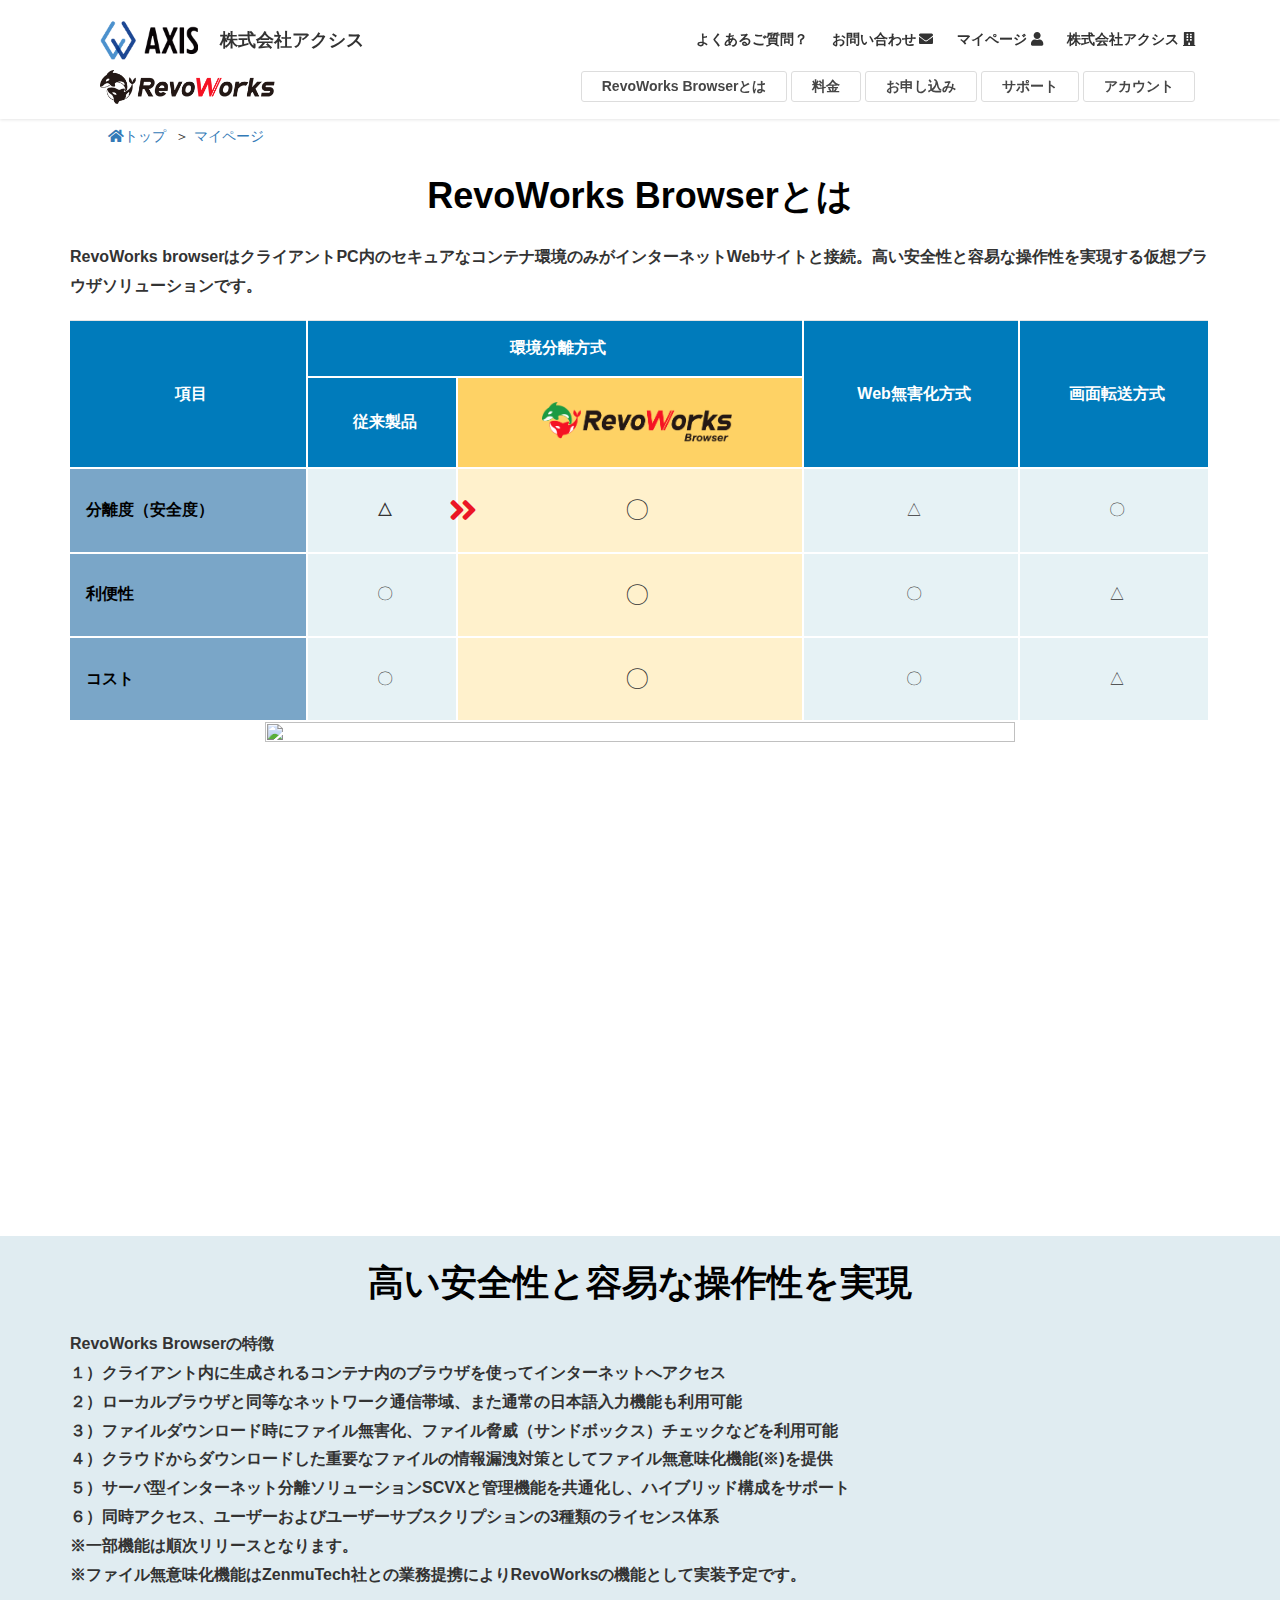
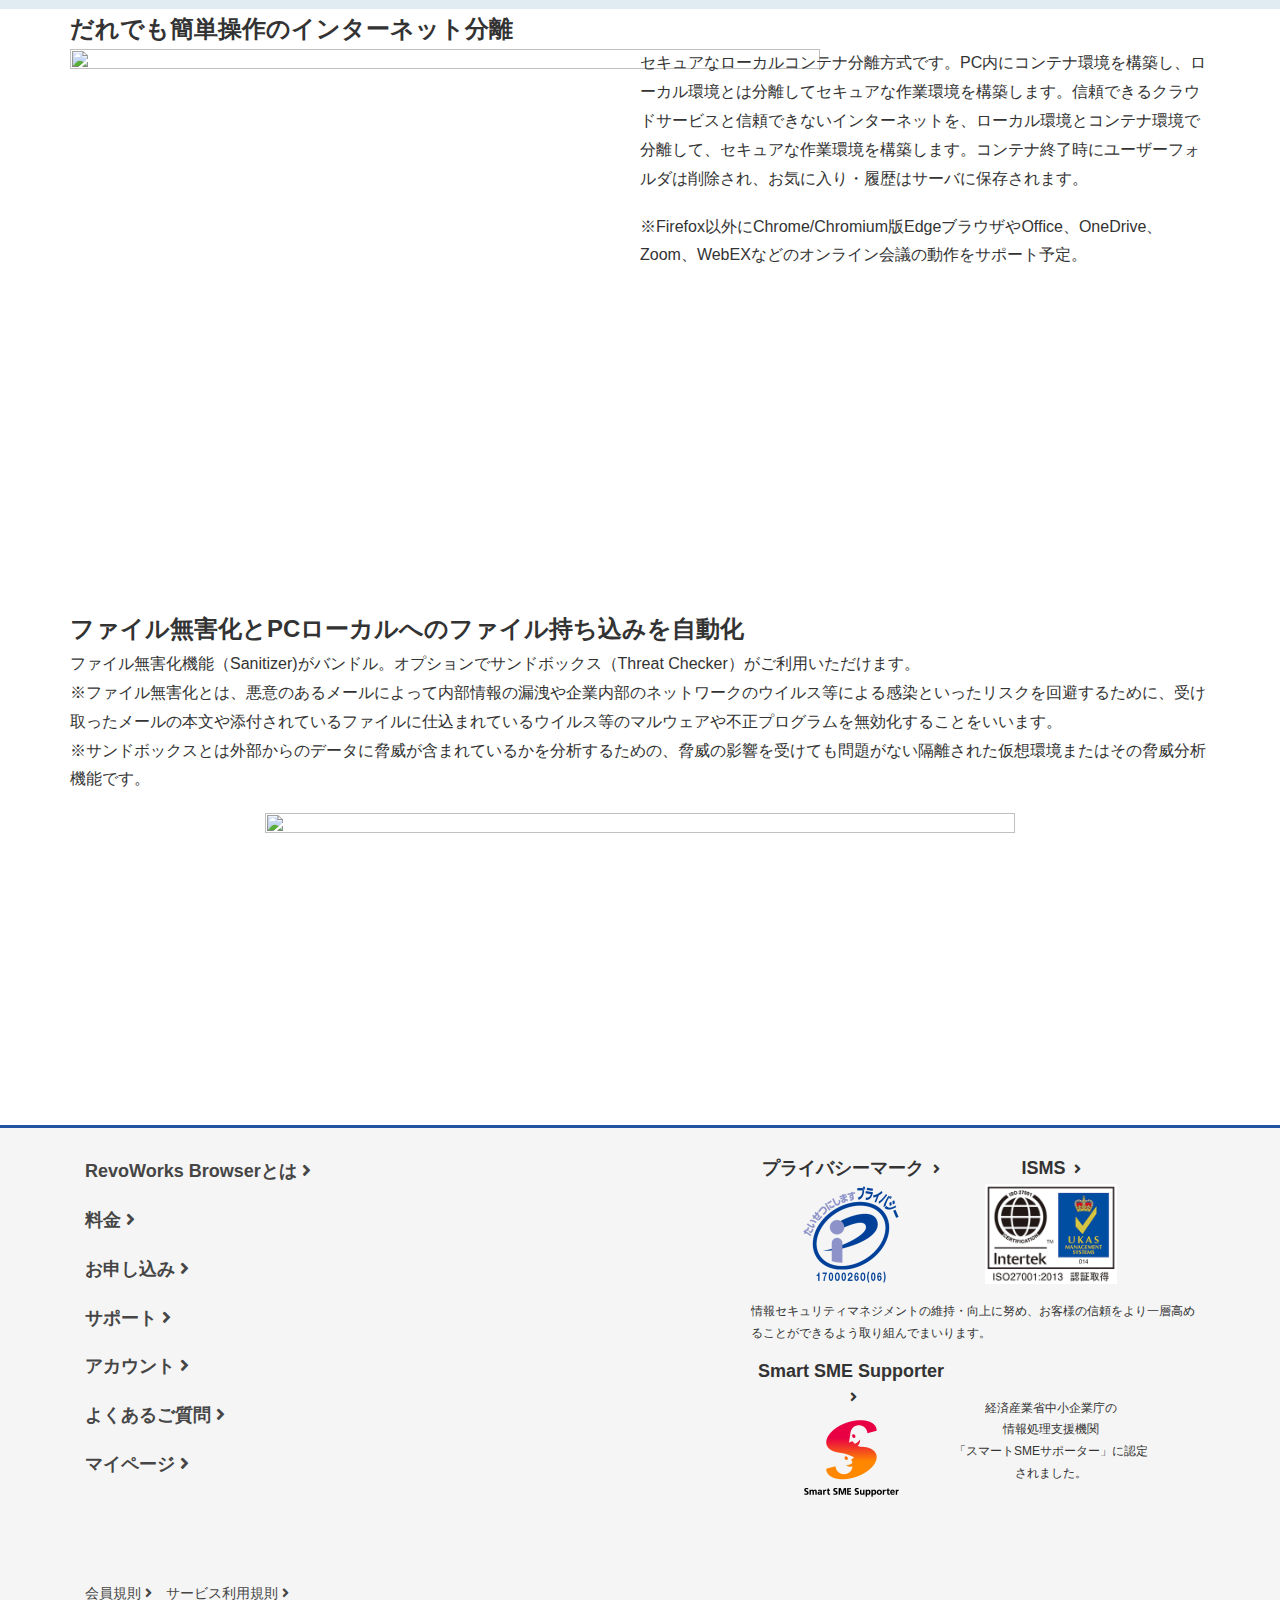
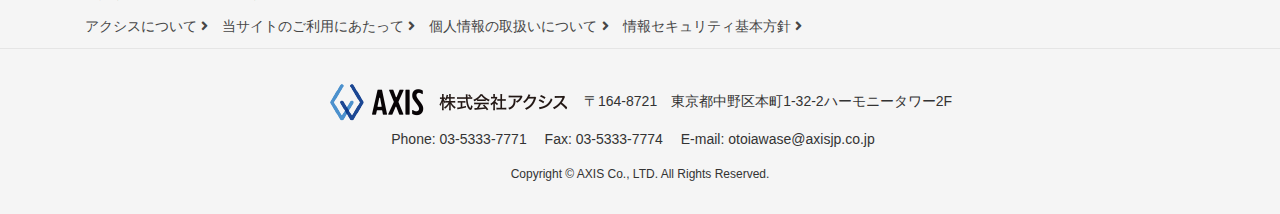
==== commit 4e17fbcd: "about.html" ====
--- a/about.html
+++ b/about.html
@@ -11,6 +11,7 @@
 	<!--Khangtm : load head -->
 	<script type="text/javascript" src="./js/head.js"></script>
 	<link href="./css/index.css" rel="stylesheet">
+	<link href="./css/about.css" rel="stylesheet">
 
 </head>
 
@@ -36,6 +37,52 @@
 	 style="margin-top: 75px;">
 		<div class="elementor-inner">
 			<div class="elementor-section-wrap">
+			
+				<!--Khuongdh : top menu start -->
+				<section class="elementor-section elementor-top-section elementor-element elementor-element-16925e38 elementor-section-boxed elementor-section-height-default elementor-section-height-default elementor-section-height" data-id="16925e38" data-element_type="section">
+					<div class="elementor-container elementor-column-gap-no">
+						<div class="elementor-row">
+							<div class="elementor-column elementor-col-100 elementor-top-column elementor-element elementor-element-54aa4fbf" data-id="54aa4fbf" data-element_type="column">
+								<div class="elementor-column-wrap elementor-element-populated">
+									<div class="elementor-widget-wrap">
+										<div class="elementor-element elementor-element-28f7f432 elementor-widget elementor-widget-shortcode" data-id="28f7f432" data-element_type="widget" data-widget_type="shortcode.default">
+											<div class="elementor-widget-container">
+												<div class="elementor-shortcode">			<!-- Flexy Breadcrumb -->
+													<div class="fbc fbc-page">
+														<!-- Breadcrumb wrapper -->
+														<div class="fbc-wrap">
+															<!-- Ordered list-->
+															<ol class="fbc-items" itemscope="" itemtype="https://schema.org/BreadcrumbList">
+																 <li itemprop="itemListElement" itemscope="" itemtype="https://schema.org/ListItem">
+																	<span itemprop="name">
+																	<!-- Home Link -->
+																		<a itemprop="item" href="https://www.axisjp.co.jp">
+																			<i class="fa fa-home" aria-hidden="true"></i>トップ  
+																		</a>
+																	</span>
+																	<meta itemprop="position" content="1"><!-- Meta Position-->
+																 </li>
+																＞<li itemprop="itemListElement" itemscope="" itemtype="https://schema.org/ListItem">
+																	<a itemprop="item" page-parent="106" href="https://www.axisjp.co.jp/services" title="サービス">
+																		<span itemprop="name">マイページ</span>
+																	</a>
+																	<meta itemprop="position" content="2">
+																</li>																
+															</ol>
+															<div class="clearfix"></div>
+														</div>
+													</div>
+												</div>
+											</div>
+										</div>
+									</div>
+								</div>
+							</div>
+						</div>
+					</div>
+				</section>				
+				<!--Khuongdh : top menu end -->
+			
 				<section class="elementor-section elementor-top-section elementor-element elementor-element-d525f23 elementor-section-boxed elementor-section-height-default elementor-section-height-default"
 				 data-id="d525f23" data-element_type="section">
 					<div class="elementor-container elementor-column-gap-default">
@@ -75,7 +122,7 @@
 														<tr>
 															<th width="150px">従来製品</th>
 															<th style="font-size:1.5em;background-color:#FED265;">
-																<img src="/wp-content/uploads/2021/04/logo_revoworks_browser.png" alt="RevoWorks Browse" width="190">
+																<img src="img/wp-content/uploads/2021/04/logo_revoworks_browser.png" alt="RevoWorks Browse" width="190">
 															</th>
 														</tr>
 													</thead>
--- a/css/index.css
+++ b/css/index.css
@@ -284,7 +284,7 @@
 }
 
 .contents h1 {
-    color: #000;
+    color: #000!important;
     position: relative;
     display: inline-block;
     margin: 2em;
@@ -463,9 +463,7 @@
     margin: 15px;
 }
 
-body.scrolled .navbar-brand span.name{
-    display: inline-block !important;
-}
+
 
 .elementor-8171 .elementor-element.elementor-element-36dfdfa > .elementor-element-populated {
     margin: -15% 0px 0px 0px;
@@ -661,6 +659,7 @@
     background-position:center center;background-repeat:no-repeat;background-size:cover;}.elementor-8171 .elementor-element.elementor-element-07d216d > .elementor-background-overlay{background-color:#FFFFFF;opacity:0.4;transition:background 0.3s, border-radius 0.3s, opacity 0.3s;}.elementor-8171 .elementor-element.elementor-element-07d216d{transition:background 0.3s, border 0.3s, border-radius 0.3s, box-shadow 0.3s;padding:100px 0px 100px 0px;}.elementor-8171 .elementor-element.elementor-element-36dfdfa > .elementor-element-populated{margin:-50px 0px 0px 0px;}.elementor-8171 .elementor-element.elementor-element-e02e01a{text-align:center;}.elementor-8171 .elementor-element.elementor-element-e02e01a .elementor-heading-title{color:#000000;font-family:"Noto Sans JP", Sans-serif;font-size:60px;font-weight:500;line-height:1.2em;text-shadow:0px 0px 10px rgba(0, 0, 0, 0.3);}.elementor-8171 .elementor-element.elementor-element-fbd9892{text-align:center;}.elementor-8171 .elementor-element.elementor-element-fbd9892 .elementor-heading-title{color:#000000;font-weight:600;}.elementor-8171 .elementor-element.elementor-element-fbd9892 > .elementor-widget-container{margin:2rem 2rem 2rem 2rem;}.elementor-8171 .elementor-element.elementor-element-b17c2f3{font-weight:400;}.elementor-8171 .elementor-element.elementor-element-e10be34{font-weight:400;}.elementor-8171 .elementor-element.elementor-element-49d95b7 .elementor-spacer-inner{height:50px;}.elementor-8171 .elementor-element.elementor-element-7f090e5{font-weight:400;}.elementor-8171 .elementor-element.elementor-element-a36c8e9:not(.elementor-motion-effects-element-type-background), .elementor-8171 .elementor-element.elementor-element-a36c8e9 > .elementor-motion-effects-container > .elementor-motion-effects-layer{background-color:#3C89A829;}.elementor-8171 .elementor-element.elementor-element-a36c8e9{transition:background 0.3s, border 0.3s, border-radius 0.3s, box-shadow 0.3s;}.elementor-8171 .elementor-element.elementor-element-a36c8e9 > .elementor-background-overlay{transition:background 0.3s, border-radius 0.3s, opacity 0.3s;}.elementor-8171 .elementor-element.elementor-element-48916df{text-align:center;}.elementor-8171 .elementor-element.elementor-element-48916df .elementor-heading-title{color:#000000;font-weight:600;}.elementor-8171 .elementor-element.elementor-element-48916df > .elementor-widget-container{margin:2rem 2rem 2rem 2rem;}.elementor-8171 .elementor-element.elementor-element-fc47a97:not(.elementor-motion-effects-element-type-background), .elementor-8171 .elementor-element.elementor-element-fc47a97 > .elementor-motion-effects-container > .elementor-motion-effects-layer{background-color:#3C89A829;}.elementor-8171 .elementor-element.elementor-element-fc47a97{transition:background 0.3s, border 0.3s, border-radius 0.3s, box-shadow 0.3s;}.elementor-8171 .elementor-element.elementor-element-fc47a97 > .elementor-background-overlay{transition:background 0.3s, border-radius 0.3s, opacity 0.3s;}.elementor-8171 .elementor-element.elementor-element-2978b8a > .elementor-element-populated{border-style:solid;border-width:2px 2px 2px 2px;transition:background 0.3s, border 0.3s, border-radius 0.3s, box-shadow 0.3s;margin:1em 1em 1em 1em;padding:2em 2em 2em 2em;}.elementor-8171 .elementor-element.elementor-element-2978b8a > .elementor-element-populated > .elementor-background-overlay{transition:background 0.3s, border-radius 0.3s, opacity 0.3s;}.elementor-8171 .elementor-element.elementor-element-12db79a{color:#000000;}.elementor-8171 .elementor-element.elementor-element-244c170 > .elementor-widget-container{margin:0em 0em 3em 0em;}.elementor-8171 .elementor-element.elementor-element-49319fc > .elementor-element-populated{border-style:solid;border-width:2px 2px 2px 2px;transition:background 0.3s, border 0.3s, border-radius 0.3s, box-shadow 0.3s;margin:1em 1em 1em 1em;padding:2em 2em 2em 2em;}.elementor-8171 .elementor-element.elementor-element-49319fc > .elementor-element-populated > .elementor-background-overlay{transition:background 0.3s, border-radius 0.3s, opacity 0.3s;}.elementor-8171 .elementor-element.elementor-element-33d4e6a{color:#000000;}.elementor-8171 .elementor-element.elementor-element-98e1df0 .elementor-image img{opacity:0.8;}.elementor-8171 .elementor-element.elementor-element-c8dff31:not(.elementor-motion-effects-element-type-background), .elementor-8171 .elementor-element.elementor-element-c8dff31 > .elementor-motion-effects-container > .elementor-motion-effects-layer{background-color:#3C89A829;}.elementor-8171 .elementor-element.elementor-element-c8dff31{transition:background 0.3s, border 0.3s, border-radius 0.3s, box-shadow 0.3s;}.elementor-8171 .elementor-element.elementor-element-c8dff31 > .elementor-background-overlay{transition:background 0.3s, border-radius 0.3s, opacity 0.3s;}.elementor-8171 .elementor-element.elementor-element-046d9b7:not(.elementor-motion-effects-element-type-background), .elementor-8171 .elementor-element.elementor-element-046d9b7 > .elementor-motion-effects-container > .elementor-motion-effects-layer{background-color:#3C89A829;}.elementor-8171 .elementor-element.elementor-element-046d9b7{transition:background 0.3s, border 0.3s, border-radius 0.3s, box-shadow 0.3s;}.elementor-8171 .elementor-element.elementor-element-046d9b7 > .elementor-background-overlay{transition:background 0.3s, border-radius 0.3s, opacity 0.3s;}.elementor-8171 .elementor-element.elementor-element-6ee801c:not(.elementor-motion-effects-element-type-background), .elementor-8171 .elementor-element.elementor-element-6ee801c > .elementor-motion-effects-container > .elementor-motion-effects-layer{background-color:#3C89A829;}.elementor-8171 .elementor-element.elementor-element-6ee801c{transition:background 0.3s, border 0.3s, border-radius 0.3s, box-shadow 0.3s;}.elementor-8171 .elementor-element.elementor-element-6ee801c > .elementor-background-overlay{transition:background 0.3s, border-radius 0.3s, opacity 0.3s;}.elementor-8171 .elementor-element.elementor-element-cee136f{text-align:center;}.elementor-8171 .elementor-element.elementor-element-cee136f .elementor-heading-title{color:#000000;font-weight:600;}.elementor-8171 .elementor-element.elementor-element-cee136f > .elementor-widget-container{margin:2rem 2rem 2rem 2rem;}.elementor-8171 .elementor-element.elementor-element-eb110ee{color:#000000;font-weight:400;}.elementor-8171 .elementor-element.elementor-element-0cff8e5 .elementor-button:hover, .elementor-8171 .elementor-element.elementor-element-0cff8e5 .elementor-button:focus{background-color:#4B7BCB;}@media(min-width:1025px){.elementor-8171 .elementor-element.elementor-element-07d216d:not(.elementor-motion-effects-element-type-background), .elementor-8171 .elementor-element.elementor-element-07d216d > .elementor-motion-effects-container > .elementor-motion-effects-layer{background-attachment:scroll;}}@media(max-width:1024px){.elementor-8171 .elementor-element.elementor-element-07d216d{padding:100px 25px 100px 25px;}.elementor-8171 .elementor-element.elementor-element-e02e01a .elementor-heading-title{font-size:45px;}}@media(max-width:767px){.elementor-8171 .elementor-element.elementor-element-07d216d{padding:50px 20px 50px 20px;}.elementor-8171 
 .elementor-element.elementor-element-e02e01a .elementor-heading-title{font-size:45px;}}
 
+
 .elementor-8171 .elementor-element.elementor-element-e02e01a .elementor-heading-title {
 	font-size: 36px;
 	font-weight: 550;
@@ -669,8 +668,8 @@
     align-items: start;
 }
 
-.elementor-8171 .elementor-element.elementor-element-fbd9892 > .elementor-widget-container {
-    margin: 0;
+.elementor-section.elementor-section-boxed>.elementor-container-default{
+	max-width: 100%;
 }
 
 .h2, .h3, .h4, .h5, .h6, .mainSection-title, h2, h3, h4, h5, h6 {
@@ -745,9 +744,9 @@
 
 .grid-layout {
 	display: grid !important;
-    grid-template-columns: 38% 38% 38%;
-    grid-gap: 10px;
-    padding: 0 12% 0 0;
+    grid-template-columns: 32% 32% 32%;
+    grid-gap: 25px;
+    justify-content: center;
 }
 
 .container-title {
@@ -761,18 +760,24 @@
 }
 
 .container-contents-lv2 {
-    margin: 1em 1em 5em 1em;
+    margin: 1em 1em 2.4em 1em;
     font-size: 12px;
 	color: #FF0000;
 }
 
 .container-contents-lv3 {
-    margin: 1em 1em 1em 1em;
+    margin: 1em 1em 1.9em 1em;
     font-size: 12px;
 	color: #FF0000;
 }
 
+.container-contents-lv4 {
+    margin: 1em 1em 1.8em 1em;
+    font-size: 12px;
+	color: #FF0000;
+}
+
 .container-button {
 	text-align: center;
-	margin: 1em 0 1em 1em;
-}+	margin: 1em;
+
--- a/css/about.css
+++ b/css/about.css
@@ -0,0 +1,21 @@
+.fbc-page .fbc-items > li {
+    display: inline-block;
+}
+
+.contents h1{
+	margin : 0  2em 0 2em;
+}
+
+.fbc-wrap{
+	padding-left: 15px;
+}
+
+dl, ol, ul {
+    margin-top: 40px;
+    margin-bottom: 0;
+	padding: 0;
+}
+
+.elementor-8171 .elementor-element.elementor-element-fbd9892 > .elementor-widget-container {
+    margin: 0rem 2rem 2rem 2rem;
+}--- a/css/style.css
+++ b/css/style.css
@@ -512,21 +512,29 @@
 	}
 }
 
-@media screen and (max-width:800px) {
+@media screen and (max-width:730px) {
 	header .mobileHeader {
 		margin-right: 30px;
 	}
-	.navbar-brand span.name {
+	.navbar-brand  span.name {
 		display: none;
 	}
 	.mobileBrand {
 		display: block;
 	}
-}
+	
+}
+
+@media screen and (max-width:860px) {
+	.navbar-brand  span.name {
+		display: none;
+	}
+}
+
 
 @media screen and (min-width:992px) {
 	body.scrolled .navbar-brand span.name {
-		display: none;
+		display: block;
 	}
 	.headerMenu, .searchBox {
 		display: block;
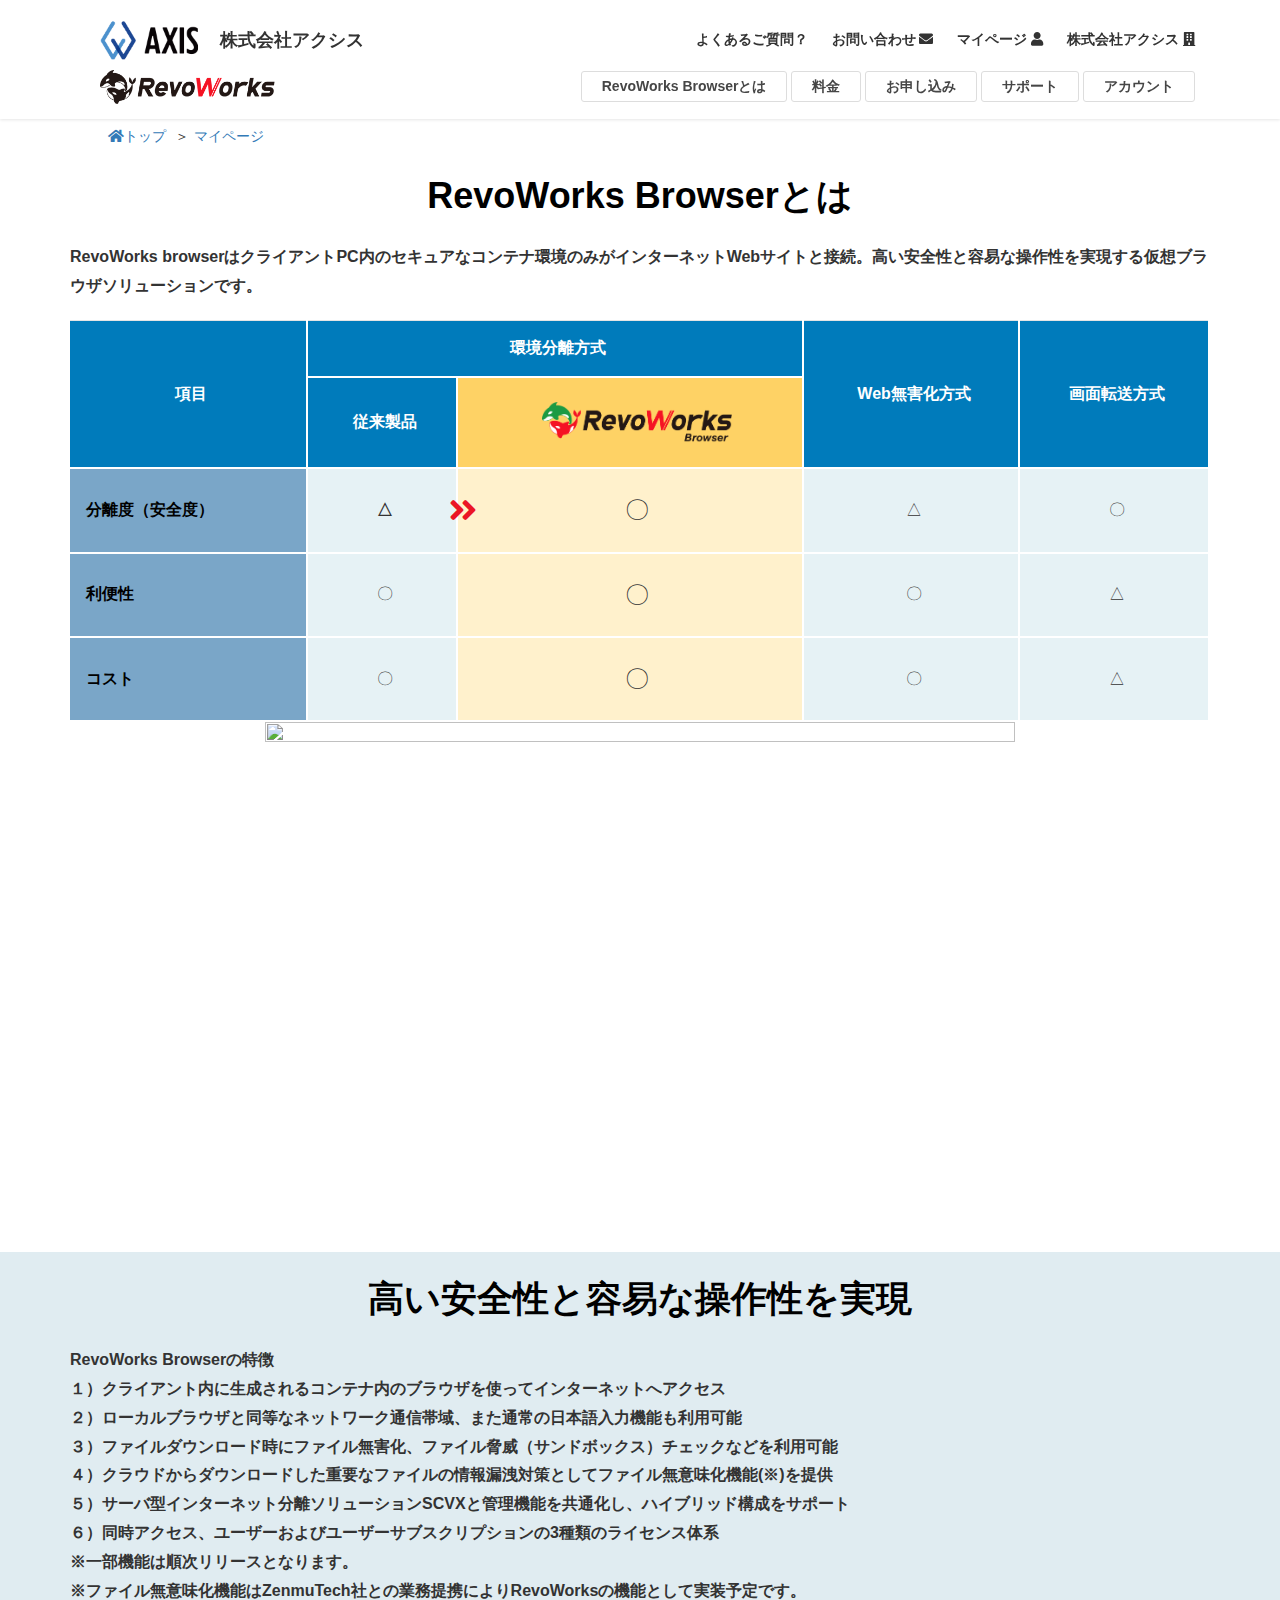
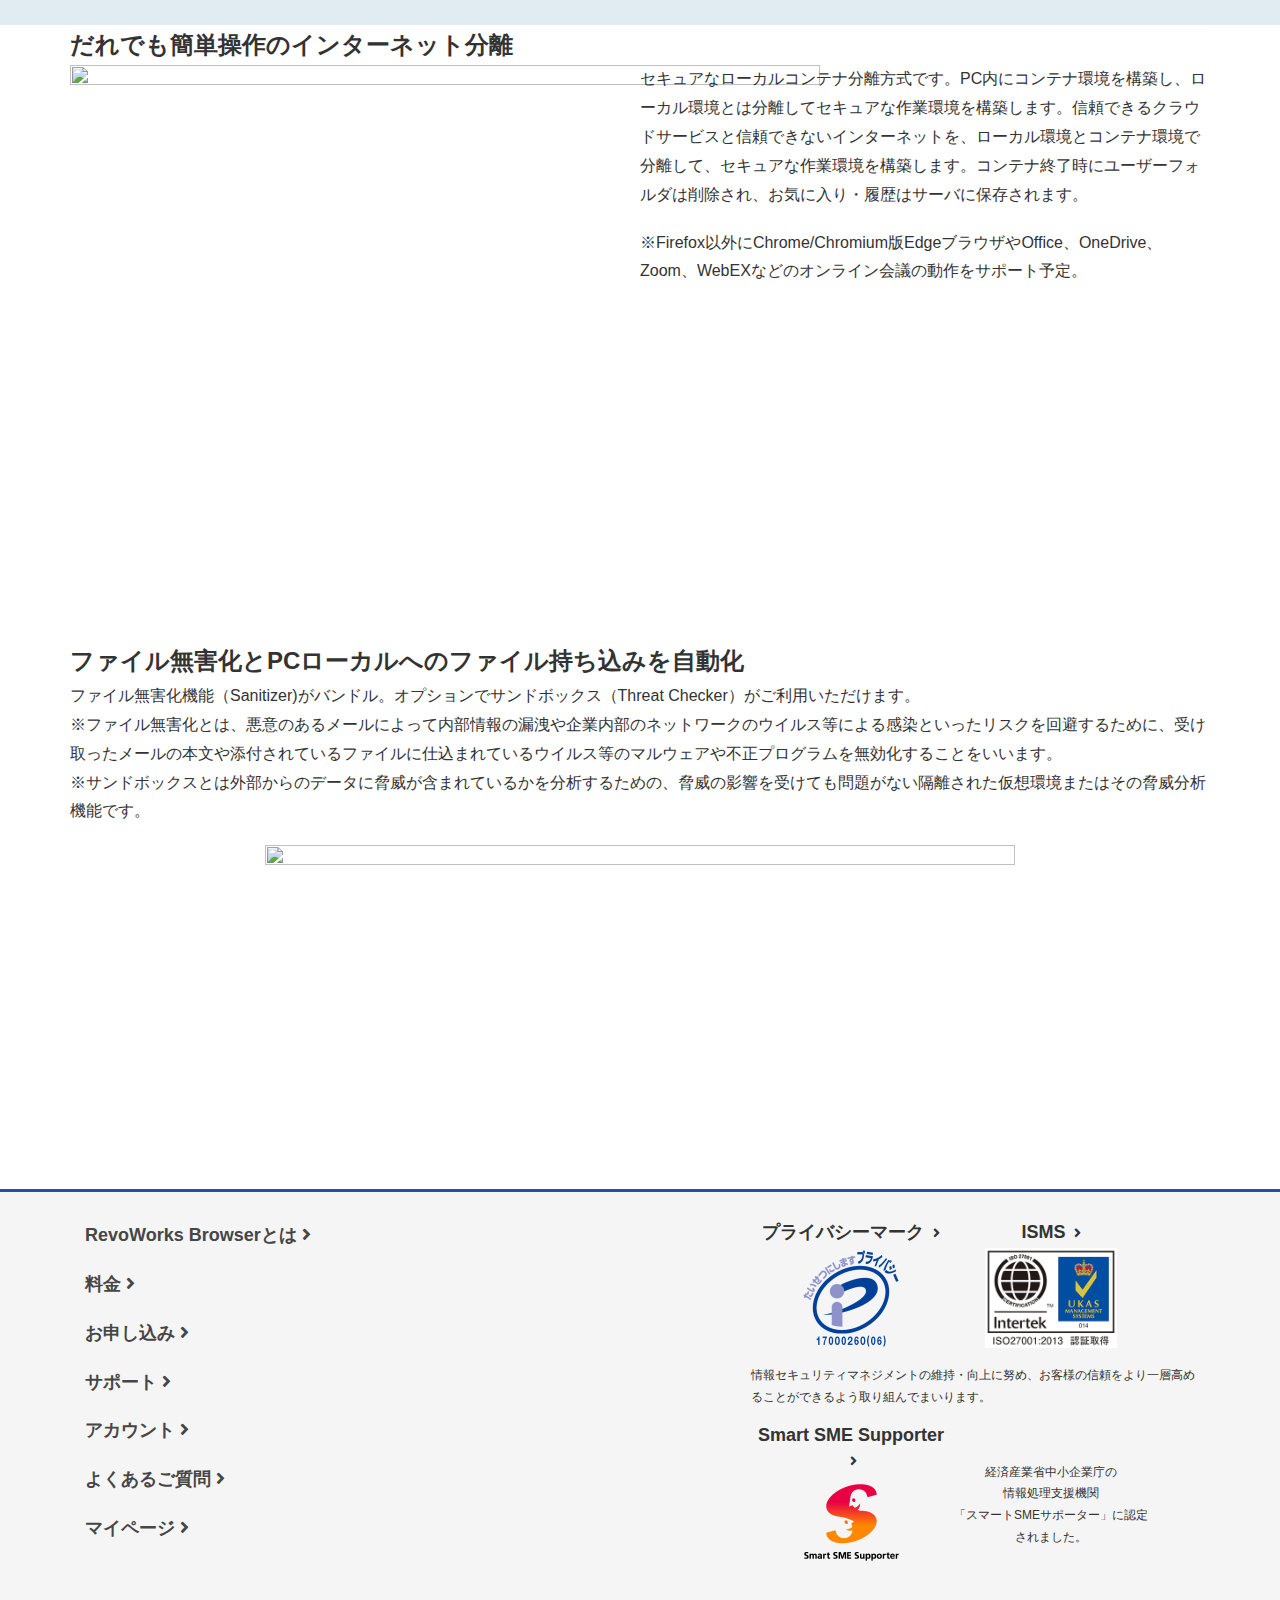
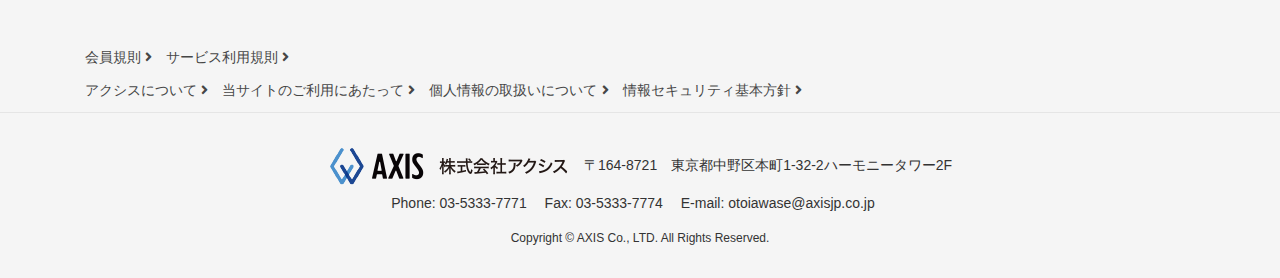
==== commit 67393978: "about.html" ====
--- a/about.html
+++ b/about.html
@@ -343,7 +343,7 @@
 										</div>
 										<div class="elementor-element elementor-element-7d69baa elementor-widget elementor-widget-image" data-id="7d69baa" data-element_type="widget"
 										 data-widget_type="image.default">
-											<div class="elementor-widget-container">
+											<div class="elementor-widget-container elementor-widget-image">
 												<div class="elementor-image">
 													<a href="https://www.axisjp.co.jp/wp-content/uploads/2021/04/3741c47566aea40af68808f12abad2f5.png" data-elementor-open-lightbox="no"
 													 data-rel="lightbox-image-2" data-magnific_type="image" data-rl_title="" data-rl_caption="" title="">
--- a/css/about.css
+++ b/css/about.css
@@ -18,4 +18,8 @@
 
 .elementor-8171 .elementor-element.elementor-element-fbd9892 > .elementor-widget-container {
     margin: 0rem 2rem 2rem 2rem;
+}
+
+.elementor-widget-image {
+    margin-bottom: 16px;
 }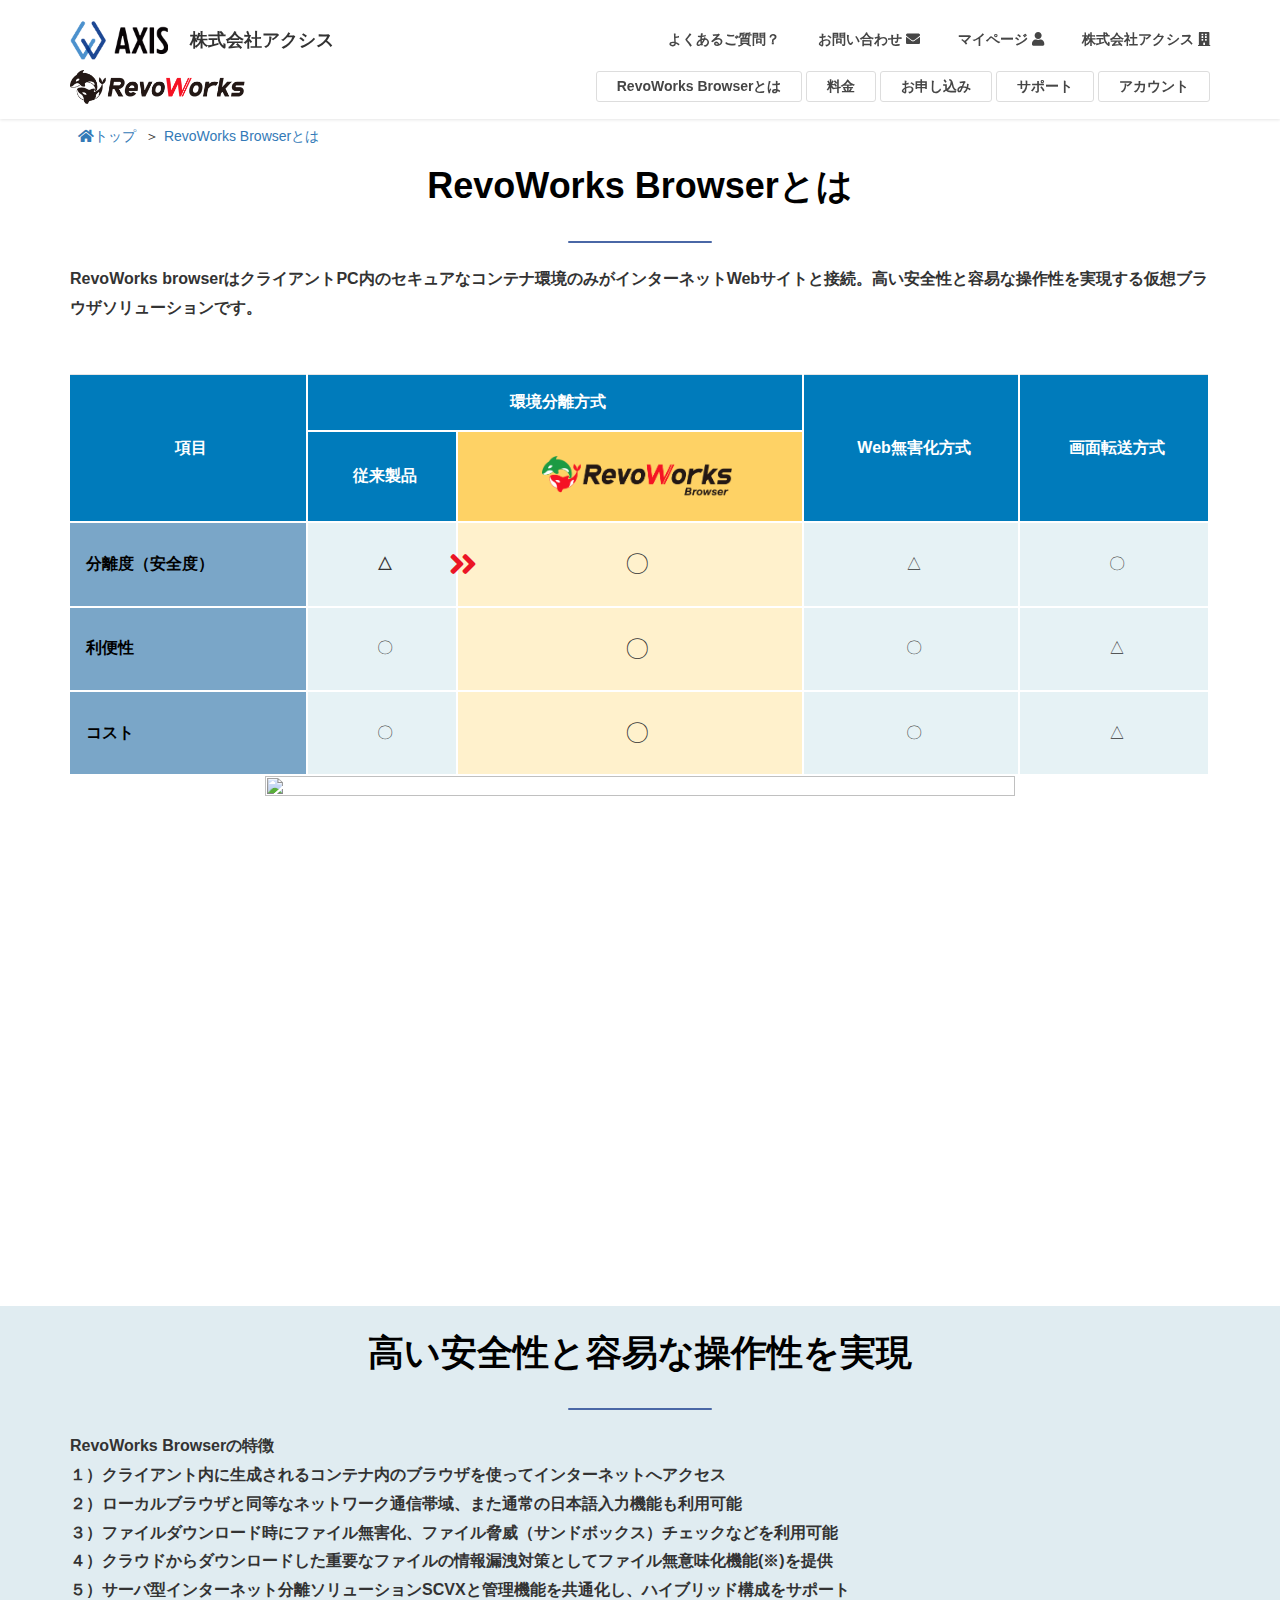
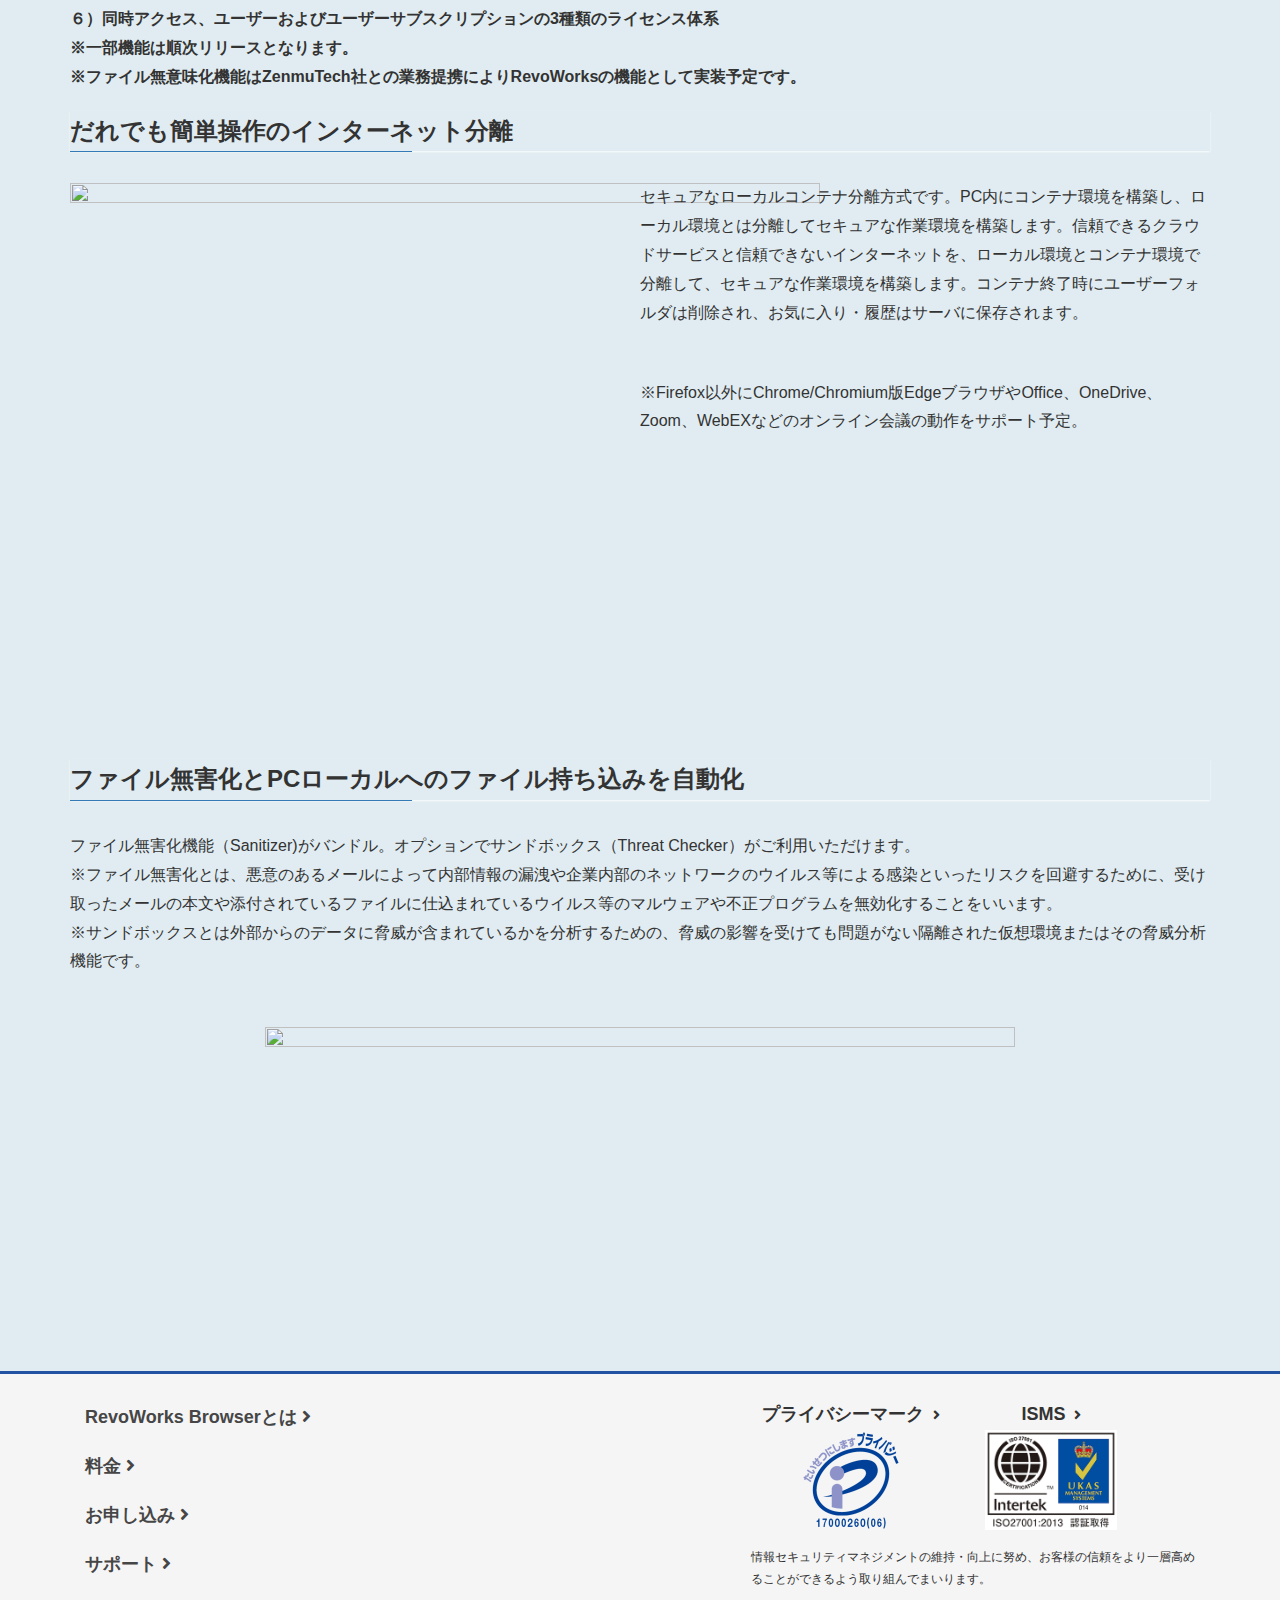
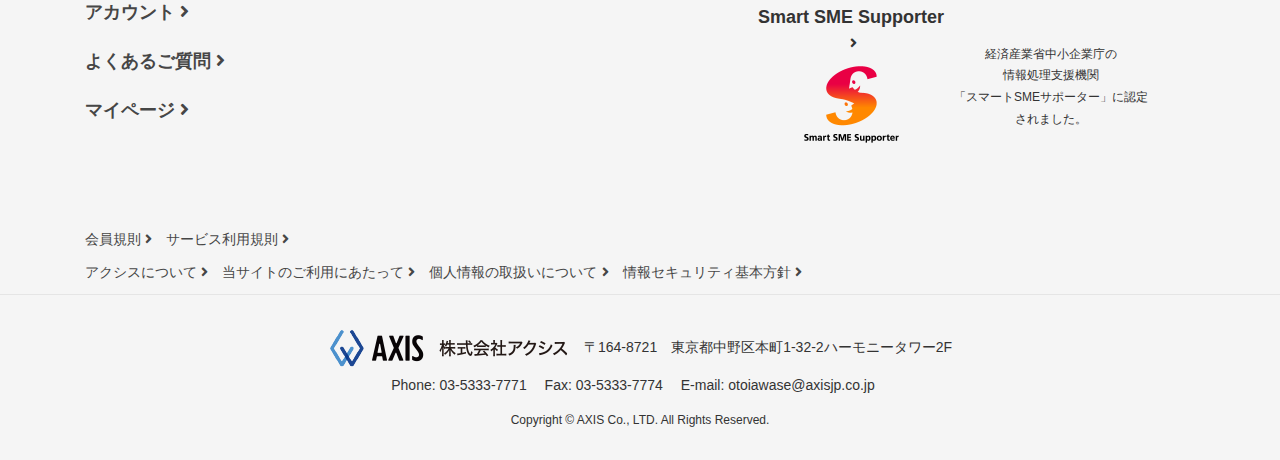
==== commit 618c8656: "about.html" ====
--- a/about.html
+++ b/about.html
@@ -63,8 +63,8 @@
 																	<meta itemprop="position" content="1"><!-- Meta Position-->
 																 </li>
 																＞<li itemprop="itemListElement" itemscope="" itemtype="https://schema.org/ListItem">
-																	<a itemprop="item" page-parent="106" href="https://www.axisjp.co.jp/services" title="サービス">
-																		<span itemprop="name">マイページ</span>
+																	<a itemprop="item" page-parent="106" href="https://www.axisjp.co.jp/services" title="RevoWorks Browserとは">
+																		<span itemprop="name">RevoWorks Browserとは</span>
 																	</a>
 																	<meta itemprop="position" content="2">
 																</li>																
@@ -122,7 +122,7 @@
 														<tr>
 															<th width="150px">従来製品</th>
 															<th style="font-size:1.5em;background-color:#FED265;">
-																<img src="img/wp-content/uploads/2021/04/logo_revoworks_browser.png" alt="RevoWorks Browse" width="190">
+																<img src="img/logo_revoworks_browser.png" alt="RevoWorks Browse" width="190">
 															</th>
 														</tr>
 													</thead>
@@ -239,7 +239,7 @@
 					</div>
 				</section>
 
-				<section class="elementor-section elementor-top-section elementor-element elementor-element-060680c elementor-section-boxed elementor-section-height-default elementor-section-height-default"
+				<section class="elementor-section elementor-top-section elementor-element elementor-element-a36c8e9 elementor-section-boxed elementor-section-height-default elementor-section-height-default"
 				 data-id="060680c" data-element_type="section" data-settings="{&quot;background_background&quot;:&quot;classic&quot;}">
 					<div class="elementor-container elementor-column-gap-default">
 						<div class="elementor-row">
@@ -313,7 +313,7 @@
 					</div>
 				</section>
 
-				<section class="elementor-section elementor-top-section elementor-element elementor-element-0f04ca7 elementor-section-boxed elementor-section-height-default elementor-section-height-default"
+				<section class="elementor-section elementor-top-section elementor-element elementor-element-a36c8e9 elementor-section-boxed elementor-section-height-default elementor-section-height-default"
 				 data-id="0f04ca7" data-element_type="section" data-settings="{&quot;background_background&quot;:&quot;classic&quot;}">
 					<div class="elementor-container elementor-column-gap-default">
 						<div class="elementor-row">
--- a/css/index.css
+++ b/css/index.css
@@ -781,3 +781,4 @@
 	text-align: center;
 	margin: 1em;
 
+}--- a/css/about.css
+++ b/css/about.css
@@ -6,8 +6,16 @@
 	margin : 0  2em 0 2em;
 }
 
-.fbc-wrap{
-	padding-left: 15px;
+.fbc-page{
+	padding: 10px 15px 0 0 !important;
+}
+
+.contents h1:before {
+	background-color: #4A67A6;
+}
+
+.elementor-widget:not(:last-child) {
+    margin-bottom: 2em;
 }
 
 dl, ol, ul {
@@ -22,4 +30,15 @@
 
 .elementor-widget-image {
     margin-bottom: 16px;
+}
+
+.subSection-title:after, h3:after {
+    content: ".";
+    line-height: 0;
+    display: block;
+    overflow: hidden;
+    position: absolute;
+    bottom: -1px;
+    width: 30%;
+    border-bottom: 1px solid #337ab7;
 }--- a/css/style.css
+++ b/css/style.css
@@ -133,7 +133,7 @@
 
 .mobileHeader.widget_nav_menu ul li a {
 	padding: 0.2em 0.5em;
-	border: 1px solid #464646;
+	/*border: 1px solid #464646;*/
 	border-radius: 3px;
 }
 .mobileHeader.widget_nav_menu ul li a:hover {
@@ -167,6 +167,26 @@
 	font-family: "Font Awesome 5 Free";
 	content: '\f0e0';
 }
+
+li.mypagetop a:after {
+	padding-left: 0.3em;
+	font-weight: bold;
+	font-family: "Font Awesome 5 Free";
+	content: '\f007';
+}
+
+li.building a:after {
+	padding-left: 0.3em;
+	font-weight: bold;
+	font-family: "Font Awesome 5 Free";
+	content: '\f1ad';
+}
+li.faq a:after {
+	padding-left: 0.3em;
+	font-weight: bold;
+	font-family: "Font Awesome 5 Free";
+}
+
 i.otherlink, .otherlink a:after,
 li.axisHP a:after {
 	padding-left: 0.3em;
@@ -284,7 +304,7 @@
 }
 body.scrolled .headerMenu.widget_nav_menu ul li a {
 	padding: 0.2em 0.5em;
-	border: 1px solid #464646;
+	/*border: 1px solid #464646;*/
 	border-radius: 3px;
 }
 body.scrolled .headerMenu.widget_nav_menu ul li a:hover {
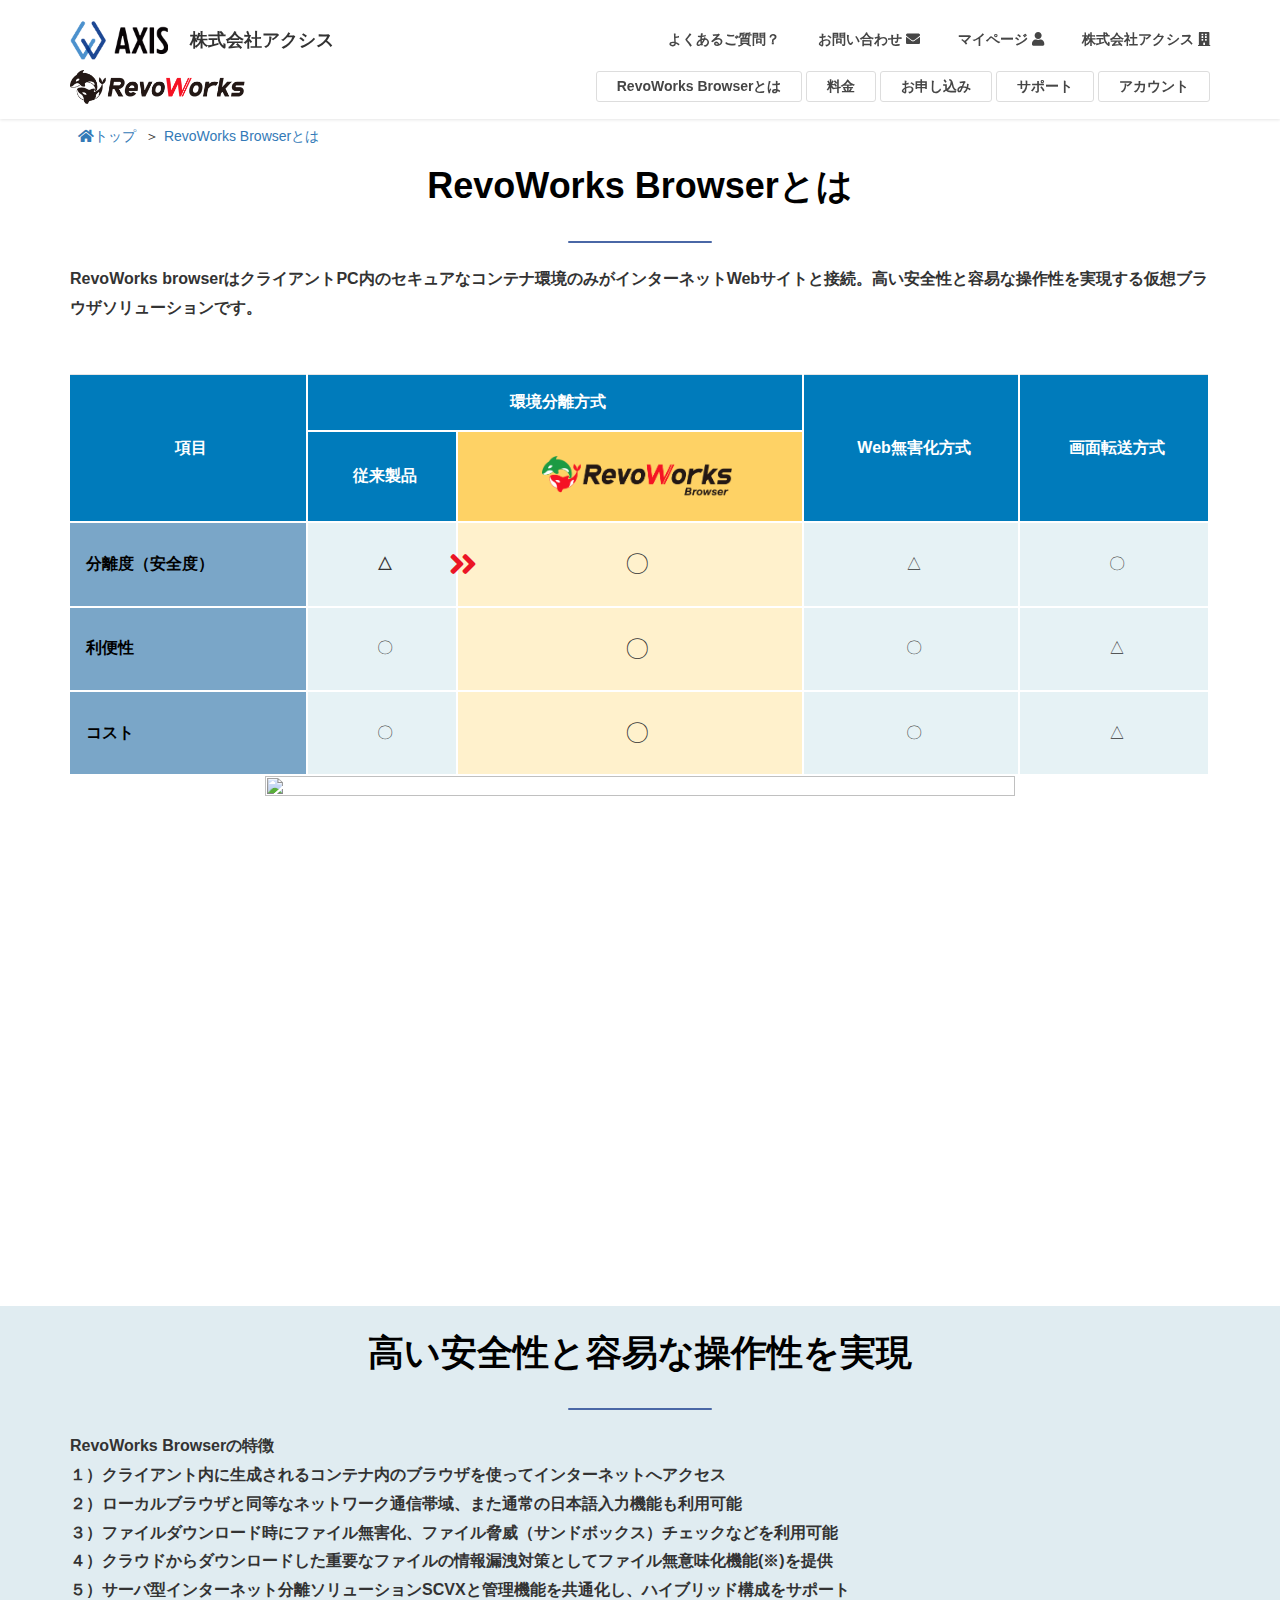
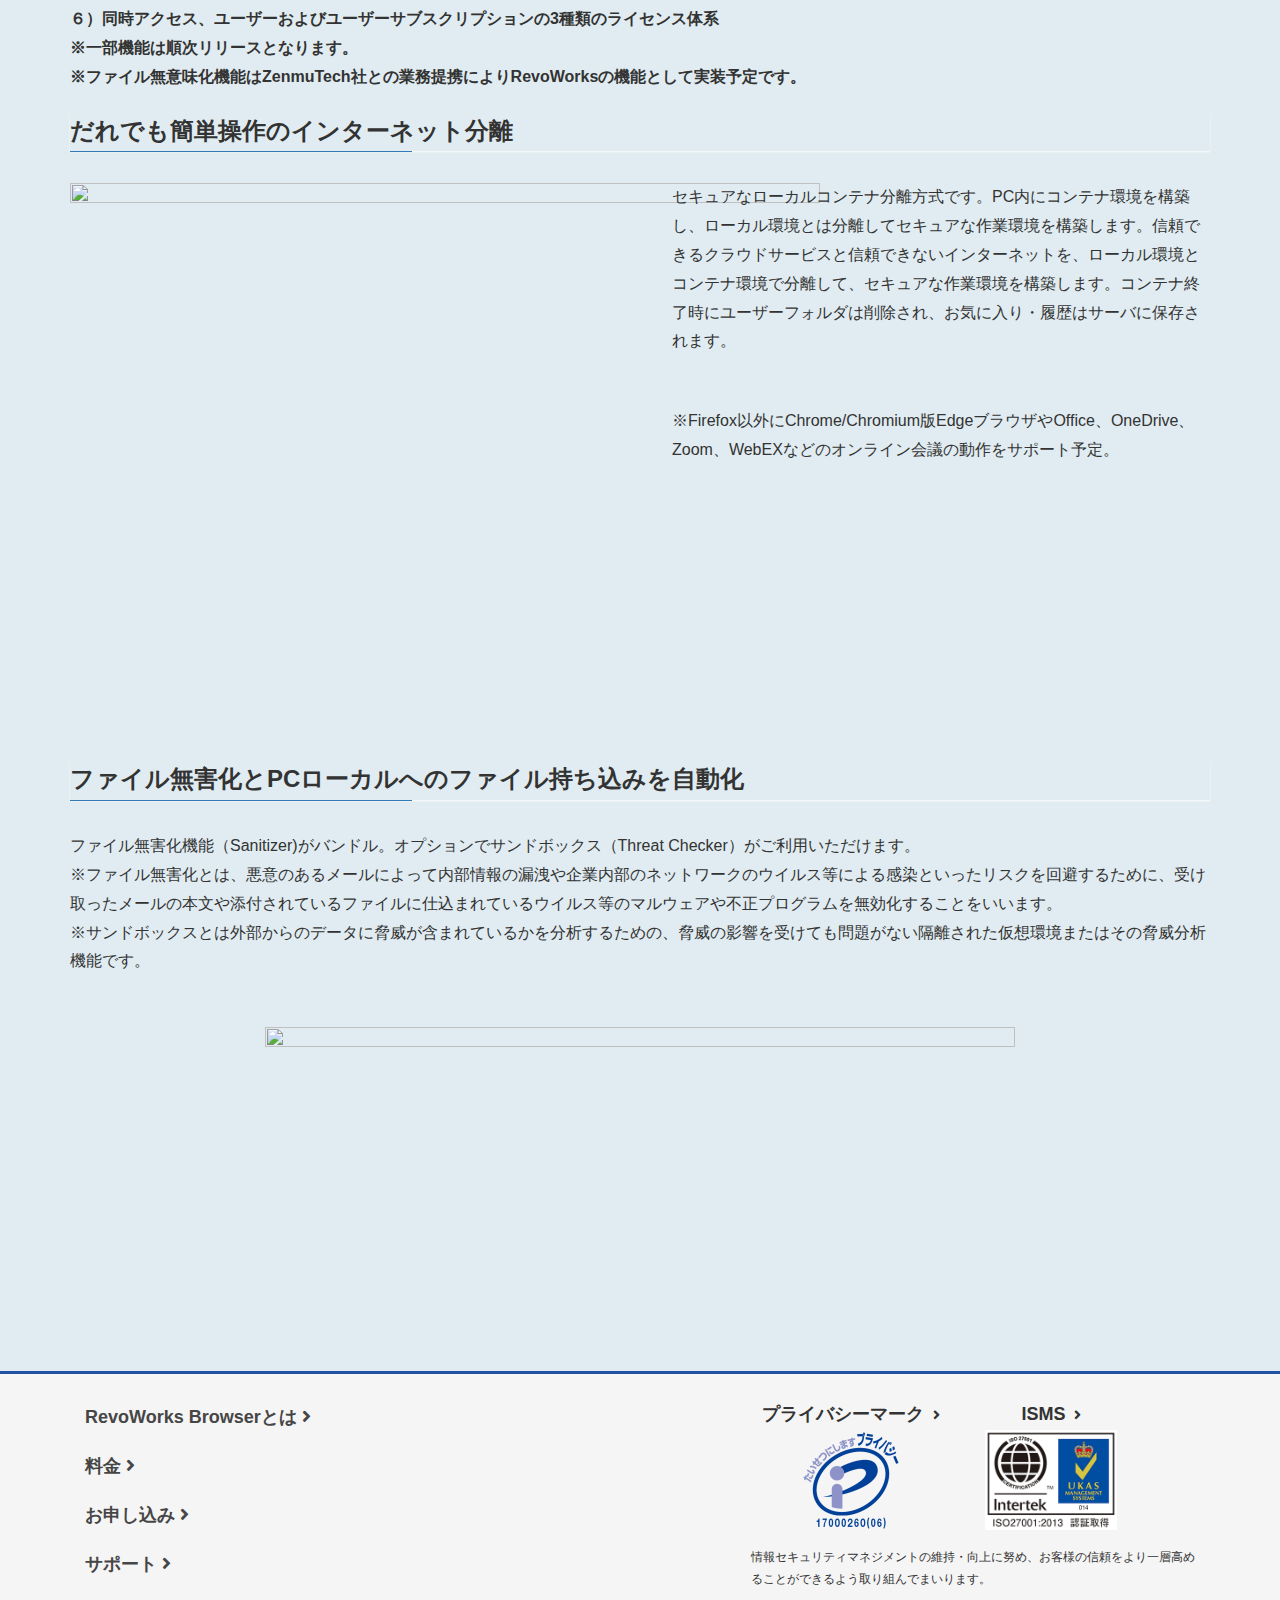
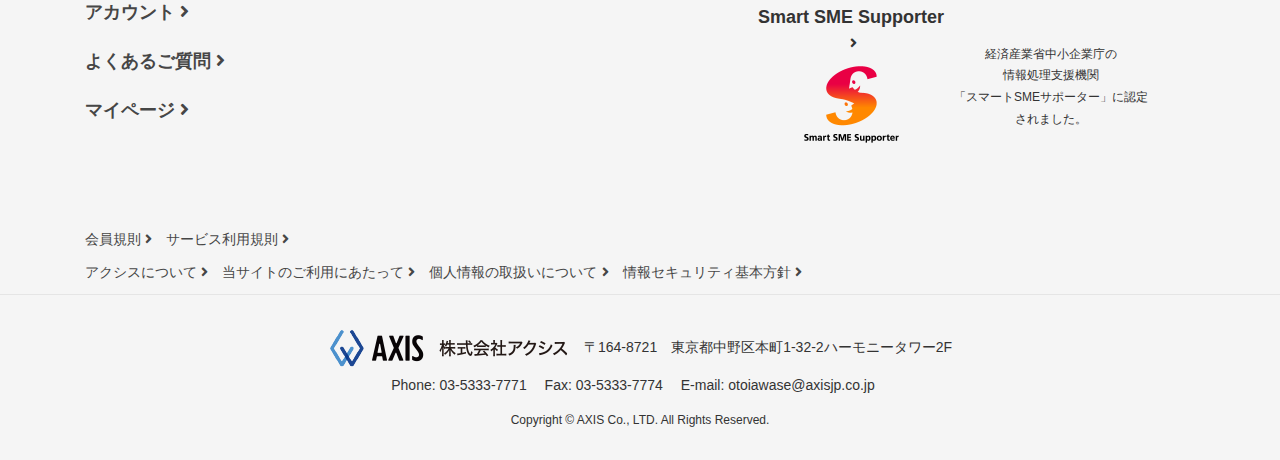
==== commit abd328a9: "fix size button" ====
--- a/about.html
+++ b/about.html
@@ -1,373 +1,373 @@
-<!DOCTYPE html>
-<!-- saved from url=(0054)https://www.axisjp.co.jp/services/revoworks/separation -->
-<html lang="ja" prefix="og: https://ogp.me/ns#">
-
-<head>
-	<meta http-equiv="Content-Type" content="text/html; charset=UTF-8">
-
-	<meta http-equiv="X-UA-Compatible" content="IE=edge">
-	<meta name="viewport" content="width=device-width, initial-scale=1">
-	<title>RevoWorks Browserとは</title>
-	<!--Khangtm : load head -->
-	<script type="text/javascript" src="./js/head.js"></script>
-	<link href="./css/index.css" rel="stylesheet">
-	<link href="./css/about.css" rel="stylesheet">
-
-</head>
-
-<body class="page-template page-template-elementor_header_footer page page-id-8171 page-child parent-pageid-10177 sidebar-fix device-pc fa_v5_css headfix header_height_changer elementor-default elementor-template-full-width elementor-kit-3122 elementor-page elementor-page-8171 scrolled"
- data-elementor-device-mode="desktop">
-
-	<div class="vk-mobile-nav-menu-btn">MENU</div>
-	<div class="vk-mobile-nav">
-		<aside class="widget vk-mobile-nav-widget widget_media_image" id="media_image-2">
-			<a href="https://www.axisjp.co.jp/">
-				<img width="240" height="40" src="./RevoWorks_files/logo_axis.png" class="image wp-image-2054  attachment-full size-full"
-				 alt="" loading="lazy" style="max-width: 100%; height: auto;">
-			</a>
-		</aside>
-		<nav class="global-nav">
-		</nav>
-	</div>
-	<header class="navbar siteHeader" style="position: fixed;">
-		<!--Khangtm : load header -->
-		<script type="text/javascript" src="./js/header.js"></script>
-	</header>
-	<div data-elementor-type="wp-page" data-elementor-id="8171" class="elementor elementor-8171" data-elementor-settings="[]"
-	 style="margin-top: 75px;">
-		<div class="elementor-inner">
-			<div class="elementor-section-wrap">
-			
-				<!--Khuongdh : top menu start -->
-				<section class="elementor-section elementor-top-section elementor-element elementor-element-16925e38 elementor-section-boxed elementor-section-height-default elementor-section-height-default elementor-section-height" data-id="16925e38" data-element_type="section">
-					<div class="elementor-container elementor-column-gap-no">
-						<div class="elementor-row">
-							<div class="elementor-column elementor-col-100 elementor-top-column elementor-element elementor-element-54aa4fbf" data-id="54aa4fbf" data-element_type="column">
-								<div class="elementor-column-wrap elementor-element-populated">
-									<div class="elementor-widget-wrap">
-										<div class="elementor-element elementor-element-28f7f432 elementor-widget elementor-widget-shortcode" data-id="28f7f432" data-element_type="widget" data-widget_type="shortcode.default">
-											<div class="elementor-widget-container">
-												<div class="elementor-shortcode">			<!-- Flexy Breadcrumb -->
-													<div class="fbc fbc-page">
-														<!-- Breadcrumb wrapper -->
-														<div class="fbc-wrap">
-															<!-- Ordered list-->
-															<ol class="fbc-items" itemscope="" itemtype="https://schema.org/BreadcrumbList">
-																 <li itemprop="itemListElement" itemscope="" itemtype="https://schema.org/ListItem">
-																	<span itemprop="name">
-																	<!-- Home Link -->
-																		<a itemprop="item" href="https://www.axisjp.co.jp">
-																			<i class="fa fa-home" aria-hidden="true"></i>トップ  
-																		</a>
-																	</span>
-																	<meta itemprop="position" content="1"><!-- Meta Position-->
-																 </li>
-																＞<li itemprop="itemListElement" itemscope="" itemtype="https://schema.org/ListItem">
-																	<a itemprop="item" page-parent="106" href="https://www.axisjp.co.jp/services" title="RevoWorks Browserとは">
-																		<span itemprop="name">RevoWorks Browserとは</span>
-																	</a>
-																	<meta itemprop="position" content="2">
-																</li>																
-															</ol>
-															<div class="clearfix"></div>
-														</div>
-													</div>
-												</div>
-											</div>
-										</div>
-									</div>
-								</div>
-							</div>
-						</div>
-					</div>
-				</section>				
-				<!--Khuongdh : top menu end -->
-			
-				<section class="elementor-section elementor-top-section elementor-element elementor-element-d525f23 elementor-section-boxed elementor-section-height-default elementor-section-height-default"
-				 data-id="d525f23" data-element_type="section">
-					<div class="elementor-container elementor-column-gap-default">
-						<div class="elementor-row">
-							<div class="elementor-column elementor-col-100 elementor-top-column elementor-element elementor-element-b92160b" data-id="b92160b"
-							 data-element_type="column">
-								<div class="elementor-column-wrap elementor-element-populated">
-									<div class="elementor-widget-wrap">
-										<div class="elementor-element elementor-element-fbd9892 contents elementor-widget elementor-widget-heading" data-id="fbd9892"
-										 data-element_type="widget" data-widget_type="heading.default">
-											<div class="elementor-widget-container">
-												<h1 class="elementor-heading-title elementor-size-default">RevoWorks Browserとは</h1>
-											</div>
-										</div>
-										<div class="elementor-element elementor-element-b17c2f3 elementor-widget elementor-widget-text-editor" data-id="b17c2f3"
-										 data-element_type="widget" data-widget_type="text-editor.default">
-											<div class="elementor-widget-container">
-												<div class="elementor-text-editor elementor-clearfix">
-													<p>
-														<strong>RevoWorks browserはクライアントPC内のセキュアなコンテナ環境のみがインターネットWebサイトと接続。高い安全性と容易な操作性を実現する仮想ブラウザソリューションです。</strong>
-													</p>
-												</div>
-											</div>
-										</div>
-										<div class="elementor-element elementor-element-7f87899 elementor-widget elementor-widget-html" data-id="7f87899" data-element_type="widget"
-										 data-widget_type="html.default">
-											<div class="elementor-widget-container">
-
-												<table class="deco2">
-													<thead>
-														<tr>
-															<th rowspan="2">項目</th>
-															<th colspan="2">環境分離方式</th>
-															<th rowspan="2">Web無害化方式</th>
-															<th rowspan="2">画面転送方式</th>
-														</tr>
-														<tr>
-															<th width="150px">従来製品</th>
-															<th style="font-size:1.5em;background-color:#FED265;">
-																<img src="img/logo_revoworks_browser.png" alt="RevoWorks Browse" width="190">
-															</th>
-														</tr>
-													</thead>
-													<tbody>
-														<tr>
-															<th>分離度（安全度）</th>
-
-															<td style="position: relative;">
-																<strong>△</strong>
-																<span style="position: absolute; top: 25px; left: 80px; width: 150px;">
-																	<i style="font-size:2em;color:#eb1525;" aria-hidden="true" class="fas fa-angle-double-right"></i>
-																</span>
-															</td>
-															<td style="font-size:1.5em;background-color:#fff1cc;">〇</td>
-															<td>△</td>
-															<td>〇</td>
-														</tr>
-														<tr>
-															<th>利便性</th>
-															<td>〇</td>
-															<td style="font-size:1.5em;background-color:#fff1cc;">〇</td>
-															<td>〇</td>
-															<td>△</td>
-														</tr>
-														<tr>
-															<th>コスト</th>
-															<td>〇</td>
-															<td style="font-size:1.5em;background-color:#fff1cc;">〇</td>
-															<td>〇</td>
-															<td>△</td>
-														</tr>
-													</tbody>
-												</table>
-											</div>
-										</div>
-									</div>
-								</div>
-							</div>
-						</div>
-					</div>
-				</section>
-
-				<section class="elementor-section elementor-top-section elementor-element elementor-element-6c5bf83 elementor-section-boxed elementor-section-height-default elementor-section-height-default"
-				 data-id="6c5bf83" data-element_type="section">
-					<div class="elementor-container elementor-column-gap-default">
-						<div class="elementor-row">
-							<div class="elementor-column elementor-col-100 elementor-top-column elementor-element elementor-element-400bb1a" data-id="400bb1a"
-							 data-element_type="column">
-								<div class="elementor-column-wrap elementor-element-populated">
-									<div class="elementor-widget-wrap">
-										<div class="elementor-element elementor-element-a3de627 elementor-widget elementor-widget-image" data-id="a3de627" data-element_type="widget"
-										 data-widget_type="image.default">
-											<div class="elementor-widget-container">
-												<div class="elementor-image">
-													<a href="https://www.axisjp.co.jp/wp-content/uploads/2021/04/RevoWorks-Browser2.png" data-elementor-open-lightbox="no" data-rel="lightbox-image-0"
-													 data-magnific_type="image" data-rl_title="" data-rl_caption="" title="">
-														<img width="750" height="514" src="https://www.axisjp.co.jp/wp-content/uploads/2021/04/RevoWorks-Browser2-768x526.png" class="attachment-medium_large size-medium_large"
-														 alt="" loading="lazy" srcset="https://www.axisjp.co.jp/wp-content/uploads/2021/04/RevoWorks-Browser2-768x526.png 768w, https://www.axisjp.co.jp/wp-content/uploads/2021/04/RevoWorks-Browser2-300x205.png 300w, https://www.axisjp.co.jp/wp-content/uploads/2021/04/RevoWorks-Browser2-1024x701.png 1024w, https://www.axisjp.co.jp/wp-content/uploads/2021/04/RevoWorks-Browser2.png 1198w"
-														 sizes="(max-width: 750px) 100vw, 750px"> </a>
-												</div>
-											</div>
-										</div>
-									</div>
-								</div>
-							</div>
-						</div>
-					</div>
-				</section>
-
-				<section class="elementor-section elementor-top-section elementor-element elementor-element-a36c8e9 elementor-section-boxed elementor-section-height-default elementor-section-height-default"
-				 data-id="a36c8e9" data-element_type="section" data-settings="{&quot;background_background&quot;:&quot;classic&quot;}">
-					<div class="elementor-container elementor-column-gap-default">
-						<div class="elementor-row">
-							<div class="elementor-column elementor-col-100 elementor-top-column elementor-element elementor-element-d43dfe5" data-id="d43dfe5"
-							 data-element_type="column">
-								<div class="elementor-column-wrap elementor-element-populated">
-									<div class="elementor-widget-wrap">
-										<div class="elementor-element elementor-element-48916df contents elementor-widget elementor-widget-heading" data-id="48916df"
-										 data-element_type="widget" data-widget_type="heading.default">
-											<div class="elementor-widget-container">
-												<h1 class="elementor-heading-title elementor-size-default">高い安全性と容易な操作性を実現</h1>
-											</div>
-										</div>
-										<div class="elementor-element elementor-element-403e0e1 elementor-widget elementor-widget-text-editor" data-id="403e0e1"
-										 data-element_type="widget" data-widget_type="text-editor.default">
-											<div class="elementor-widget-container">
-												<div class="elementor-text-editor elementor-clearfix">
-													<p>
-														<strong>RevoWorks Browserの特徴</strong>
-														<br>
-														<strong>１）クライアント内に生成されるコンテナ内のブラウザを使ってインターネットへアクセス</strong>
-														<br>
-														<strong>２）ローカルブラウザと同等なネットワーク通信帯域、また通常の日本語入力機能も利用可能</strong>
-														<br>
-														<strong>３）ファイルダウンロード時にファイル無害化、ファイル脅威（サンドボックス）チェックなどを利用可能</strong>
-														<br>
-														<strong>４）クラウドからダウンロードした重要なファイルの情報漏洩対策としてファイル無意味化機能(※)を提供</strong>
-														<br>
-														<strong>５）サーバ型インターネット分離ソリューションSCVXと管理機能を共通化し、ハイブリッド構成をサポート</strong>
-														<br>
-														<strong>６）同時アクセス、ユーザーおよびユーザーサブスクリプションの3種類のライセンス体系</strong>
-														<br>
-														<strong>※一部機能は順次リリースとなります。</strong>
-														<br>
-														<strong>※ファイル無意味化機能はZenmuTech社との業務提携によりRevoWorksの機能として実装予定です。</strong>
-													</p>
-												</div>
-											</div>
-										</div>
-									</div>
-								</div>
-							</div>
-						</div>
-					</div>
-				</section>
-
-				<section class="elementor-section elementor-top-section elementor-element elementor-element-a36c8e9 elementor-section-boxed elementor-section-height-default elementor-section-height-default"
-				 data-id="060680c" data-element_type="section" data-settings="{&quot;background_background&quot;:&quot;classic&quot;}">
-					<div class="elementor-container elementor-column-gap-default">
-						<div class="elementor-row">
-							<div class="elementor-column elementor-col-100 elementor-top-column elementor-element elementor-element-344e4cb" data-id="344e4cb"
-							 data-element_type="column">
-								<div class="elementor-column-wrap elementor-element-populated">
-									<div class="elementor-widget-wrap">
-										<div class="elementor-element elementor-element-141af44 elementor-widget elementor-widget-text-editor" data-id="141af44"
-										 data-element_type="widget" data-widget_type="text-editor.default">
-											<div class="elementor-widget-container">
-												<div class="elementor-text-editor elementor-clearfix">
-													<h3>
-														<strong>だれでも簡単操作のインターネット分離</strong>
-													</h3>
-												</div>
-											</div>
-										</div>
-										<section class="elementor-section elementor-inner-section elementor-element elementor-element-d3e2942 elementor-section-boxed elementor-section-height-default elementor-section-height-default"
-										 data-id="d3e2942" data-element_type="section">
-											<div class="elementor-container elementor-column-gap-default">
-												<div class="elementor-row">
-													<div class="elementor-column elementor-col-50 elementor-inner-column elementor-element elementor-element-4d063a3" data-id="4d063a3"
-													 data-element_type="column">
-														<div class="elementor-column-wrap elementor-element-populated">
-															<div class="elementor-widget-wrap">
-																<div class="elementor-element elementor-element-5796206 elementor-widget elementor-widget-image" data-id="5796206" data-element_type="widget"
-																 data-widget_type="image.default">
-																	<div class="elementor-widget-container">
-																		<div class="elementor-image">
-																			<a href="https://www.axisjp.co.jp/wp-content/uploads/2021/04/0addd4c07c66e905bd4a8227bb956600.png" data-elementor-open-lightbox="no"
-																			 data-rel="lightbox-image-1" data-magnific_type="image" data-rl_title="" data-rl_caption="" title="">
-																				<img width="750" height="560" src="https://www.axisjp.co.jp/wp-content/uploads/2021/04/0addd4c07c66e905bd4a8227bb956600.png"
-																				 class="attachment-large size-large" alt="" loading="lazy" srcset="https://www.axisjp.co.jp/wp-content/uploads/2021/04/0addd4c07c66e905bd4a8227bb956600.png 959w, https://www.axisjp.co.jp/wp-content/uploads/2021/04/0addd4c07c66e905bd4a8227bb956600-300x224.png 300w, https://www.axisjp.co.jp/wp-content/uploads/2021/04/0addd4c07c66e905bd4a8227bb956600-768x573.png 768w"
-																				 sizes="(max-width: 750px) 100vw, 750px"> </a>
-																		</div>
-																	</div>
-																</div>
-															</div>
-														</div>
-													</div>
-													<div class="elementor-column elementor-col-50 elementor-inner-column elementor-element elementor-element-98300c0" data-id="98300c0"
-													 data-element_type="column">
-														<div class="elementor-column-wrap elementor-element-populated">
-															<div class="elementor-widget-wrap">
-																<div class="elementor-element elementor-element-fd1e925 elementor-widget elementor-widget-text-editor" data-id="fd1e925"
-																 data-element_type="widget" data-widget_type="text-editor.default">
-																	<div class="elementor-widget-container">
-																		<div class="elementor-text-editor elementor-clearfix">
-																			<p>セキュアなローカルコンテナ分離方式です。PC内にコンテナ環境を構築し、ローカル環境とは分離してセキュアな作業環境を構築します。信頼できるクラウドサービスと信頼できないインターネットを、ローカル環境とコンテナ環境で分離して、セキュアな作業環境を構築します。コンテナ終了時にユーザーフォルダは削除され、お気に入り・履歴はサーバに保存されます。</p>
-																		</div>
-																	</div>
-																</div>
-																<div class="elementor-element elementor-element-d2d1a72 elementor-widget elementor-widget-text-editor" data-id="d2d1a72"
-																 data-element_type="widget" data-widget_type="text-editor.default">
-																	<div class="elementor-widget-container">
-																		<div class="elementor-text-editor elementor-clearfix">
-																			<p>※Firefox以外にChrome/Chromium版EdgeブラウザやOffice、OneDrive、Zoom、WebEXなどのオンライン会議の動作をサポート予定。</p>
-																		</div>
-																	</div>
-																</div>
-															</div>
-														</div>
-													</div>
-												</div>
-											</div>
-										</section>
-									</div>
-								</div>
-							</div>
-						</div>
-					</div>
-				</section>
-
-				<section class="elementor-section elementor-top-section elementor-element elementor-element-a36c8e9 elementor-section-boxed elementor-section-height-default elementor-section-height-default"
-				 data-id="0f04ca7" data-element_type="section" data-settings="{&quot;background_background&quot;:&quot;classic&quot;}">
-					<div class="elementor-container elementor-column-gap-default">
-						<div class="elementor-row">
-							<div class="elementor-column elementor-col-100 elementor-top-column elementor-element elementor-element-551fe96" data-id="551fe96"
-							 data-element_type="column">
-								<div class="elementor-column-wrap elementor-element-populated">
-									<div class="elementor-widget-wrap">
-										<div class="elementor-element elementor-element-021bbab elementor-widget elementor-widget-text-editor" data-id="021bbab"
-										 data-element_type="widget" data-widget_type="text-editor.default">
-											<div class="elementor-widget-container">
-												<div class="elementor-text-editor elementor-clearfix">
-													<h3>
-														<strong>ファイル無害化とPCローカルへのファイル持ち込みを自動化</strong>
-													</h3>
-												</div>
-											</div>
-										</div>
-										<div class="elementor-element elementor-element-e6a5407 elementor-widget elementor-widget-text-editor" data-id="e6a5407"
-										 data-element_type="widget" data-widget_type="text-editor.default">
-											<div class="elementor-widget-container">
-												<div class="elementor-text-editor elementor-clearfix">
-													<p>ファイル無害化機能（Sanitizer)がバンドル。オプションでサンドボックス（Threat Checker）がご利用いただけます。
-														<br>※ファイル無害化とは、悪意のあるメールによって内部情報の漏洩や企業内部のネットワークのウイルス等による感染といったリスクを回避するために、受け取ったメールの本文や添付されているファイルに仕込まれているウイルス等のマルウェアや不正プログラムを無効化することをいいます。
-														<br>※サンドボックスとは外部からのデータに脅威が含まれているかを分析するための、脅威の影響を受けても問題がない隔離された仮想環境またはその脅威分析機能です。</p>
-												</div>
-											</div>
-										</div>
-										<div class="elementor-element elementor-element-7d69baa elementor-widget elementor-widget-image" data-id="7d69baa" data-element_type="widget"
-										 data-widget_type="image.default">
-											<div class="elementor-widget-container elementor-widget-image">
-												<div class="elementor-image">
-													<a href="https://www.axisjp.co.jp/wp-content/uploads/2021/04/3741c47566aea40af68808f12abad2f5.png" data-elementor-open-lightbox="no"
-													 data-rel="lightbox-image-2" data-magnific_type="image" data-rl_title="" data-rl_caption="" title="">
-														<img width="750" height="312" src="https://www.axisjp.co.jp/wp-content/uploads/2021/04/3741c47566aea40af68808f12abad2f5-768x319.png"
-														 class="attachment-medium_large size-medium_large" alt="" loading="lazy" srcset="https://www.axisjp.co.jp/wp-content/uploads/2021/04/3741c47566aea40af68808f12abad2f5-768x319.png 768w, https://www.axisjp.co.jp/wp-content/uploads/2021/04/3741c47566aea40af68808f12abad2f5-300x125.png 300w, https://www.axisjp.co.jp/wp-content/uploads/2021/04/3741c47566aea40af68808f12abad2f5-1024x425.png 1024w, https://www.axisjp.co.jp/wp-content/uploads/2021/04/3741c47566aea40af68808f12abad2f5-1536x638.png 1536w, https://www.axisjp.co.jp/wp-content/uploads/2021/04/3741c47566aea40af68808f12abad2f5.png 1650w"
-														 sizes="(max-width: 750px) 100vw, 750px"> </a>
-												</div>
-											</div>
-										</div>
-									</div>
-								</div>
-							</div>
-						</div>
-					</div>
-				</section>
-			</div>
-		</div>
-	</div>
-
-	<footer class="section siteFooter">
-		<script type="text/javascript" src="./js/footer.js"></script>
-	</footer>
-	<link rel="stylesheet" href="./css/style.css" type="text/css" media="all">
-
-</body>
-
-</html>
+<!DOCTYPE html>
+<!-- saved from url=(0054)https://www.axisjp.co.jp/services/revoworks/separation -->
+<html lang="ja" prefix="og: https://ogp.me/ns#">
+
+<head>
+	<meta http-equiv="Content-Type" content="text/html; charset=UTF-8">
+
+	<meta http-equiv="X-UA-Compatible" content="IE=edge">
+	<meta name="viewport" content="width=device-width, initial-scale=1">
+	<title>RevoWorks Browserとは</title>
+	<!--Khangtm : load head -->
+	<script type="text/javascript" src="./js/head.js"></script>
+	<link href="./css/index.css" rel="stylesheet">
+	<link href="./css/about.css" rel="stylesheet">
+
+</head>
+
+<body class="page-template page-template-elementor_header_footer page page-id-8171 page-child parent-pageid-10177 sidebar-fix device-pc fa_v5_css headfix header_height_changer elementor-default elementor-template-full-width elementor-kit-3122 elementor-page elementor-page-8171 scrolled"
+ data-elementor-device-mode="desktop">
+
+	<div class="vk-mobile-nav-menu-btn">MENU</div>
+	<div class="vk-mobile-nav">
+		<aside class="widget vk-mobile-nav-widget widget_media_image" id="media_image-2">
+			<a href="index.html">
+				<img width="240" height="40" src="./img/logo_axis.png" class="image wp-image-2054  attachment-full size-full"
+				 alt="" loading="lazy" style="max-width: 100%; height: auto;">
+			</a>
+		</aside>
+		<nav class="global-nav">
+		</nav>
+	</div>
+	<header class="navbar siteHeader" style="position: fixed;">
+		<!--Khangtm : load header -->
+		<script type="text/javascript" src="./js/header.js"></script>
+	</header>
+	<div data-elementor-type="wp-page" data-elementor-id="8171" class="elementor elementor-8171" data-elementor-settings="[]"
+	 style="margin-top: 75px;">
+		<div class="elementor-inner">
+			<div class="elementor-section-wrap">
+			
+				<!--Khuongdh : top menu start -->
+				<section class="elementor-section elementor-top-section elementor-element elementor-element-16925e38 elementor-section-boxed elementor-section-height-default elementor-section-height-default elementor-section-height" data-id="16925e38" data-element_type="section">
+					<div class="elementor-container elementor-column-gap-no">
+						<div class="elementor-row">
+							<div class="elementor-column elementor-col-100 elementor-top-column elementor-element elementor-element-54aa4fbf" data-id="54aa4fbf" data-element_type="column">
+								<div class="elementor-column-wrap elementor-element-populated">
+									<div class="elementor-widget-wrap">
+										<div class="elementor-element elementor-element-28f7f432 elementor-widget elementor-widget-shortcode" data-id="28f7f432" data-element_type="widget" data-widget_type="shortcode.default">
+											<div class="elementor-widget-container">
+												<div class="elementor-shortcode">			<!-- Flexy Breadcrumb -->
+													<div class="fbc fbc-page">
+														<!-- Breadcrumb wrapper -->
+														<div class="fbc-wrap">
+															<!-- Ordered list-->
+															<ol class="fbc-items" itemscope="" itemtype="https://schema.org/BreadcrumbList">
+																 <li itemprop="itemListElement" itemscope="" itemtype="https://schema.org/ListItem">
+																	<span itemprop="name">
+																	<!-- Home Link -->
+																		<a itemprop="item" href="index.html">
+																			<i class="fa fa-home" aria-hidden="true"></i>トップ  
+																		</a>
+																	</span>
+																	<meta itemprop="position" content="1"><!-- Meta Position-->
+																 </li>
+																＞<li itemprop="itemListElement" itemscope="" itemtype="https://schema.org/ListItem">
+																	<a itemprop="item" page-parent="106" href="about.html" title="RevoWorks Browserとは">
+																		<span itemprop="name">RevoWorks Browserとは</span>
+																	</a>
+																	<meta itemprop="position" content="2">
+																</li>																
+															</ol>
+															<div class="clearfix"></div>
+														</div>
+													</div>
+												</div>
+											</div>
+										</div>
+									</div>
+								</div>
+							</div>
+						</div>
+					</div>
+				</section>				
+				<!--Khuongdh : top menu end -->
+			
+				<section class="elementor-section elementor-top-section elementor-element elementor-element-d525f23 elementor-section-boxed elementor-section-height-default elementor-section-height-default"
+				 data-id="d525f23" data-element_type="section">
+					<div class="elementor-container elementor-column-gap-default">
+						<div class="elementor-row">
+							<div class="elementor-column elementor-col-100 elementor-top-column elementor-element elementor-element-b92160b" data-id="b92160b"
+							 data-element_type="column">
+								<div class="elementor-column-wrap elementor-element-populated">
+									<div class="elementor-widget-wrap">
+										<div class="elementor-element elementor-element-fbd9892 contents elementor-widget elementor-widget-heading" data-id="fbd9892"
+										 data-element_type="widget" data-widget_type="heading.default">
+											<div class="elementor-widget-container">
+												<h1 class="elementor-heading-title elementor-size-default">RevoWorks Browserとは</h1>
+											</div>
+										</div>
+										<div class="elementor-element elementor-element-b17c2f3 elementor-widget elementor-widget-text-editor" data-id="b17c2f3"
+										 data-element_type="widget" data-widget_type="text-editor.default">
+											<div class="elementor-widget-container">
+												<div class="elementor-text-editor elementor-clearfix">
+													<p>
+														<strong>RevoWorks browserはクライアントPC内のセキュアなコンテナ環境のみがインターネットWebサイトと接続。高い安全性と容易な操作性を実現する仮想ブラウザソリューションです。</strong>
+													</p>
+												</div>
+											</div>
+										</div>
+										<div class="elementor-element elementor-element-7f87899 elementor-widget elementor-widget-html" data-id="7f87899" data-element_type="widget"
+										 data-widget_type="html.default">
+											<div class="elementor-widget-container">
+
+												<table class="deco2">
+													<thead>
+														<tr>
+															<th rowspan="2">項目</th>
+															<th colspan="2">環境分離方式</th>
+															<th rowspan="2">Web無害化方式</th>
+															<th rowspan="2">画面転送方式</th>
+														</tr>
+														<tr>
+															<th width="150px">従来製品</th>
+															<th style="font-size:1.5em;background-color:#FED265;">
+																<img src="img/logo_revoworks_browser.png" alt="RevoWorks Browse" width="190">
+															</th>
+														</tr>
+													</thead>
+													<tbody>
+														<tr>
+															<th>分離度（安全度）</th>
+
+															<td style="position: relative;">
+																<strong>△</strong>
+																<span style="position: absolute; top: 25px; left: 80px; width: 150px;">
+																	<i style="font-size:2em;color:#eb1525;" aria-hidden="true" class="fas fa-angle-double-right"></i>
+																</span>
+															</td>
+															<td style="font-size:1.5em;background-color:#fff1cc;">〇</td>
+															<td>△</td>
+															<td>〇</td>
+														</tr>
+														<tr>
+															<th>利便性</th>
+															<td>〇</td>
+															<td style="font-size:1.5em;background-color:#fff1cc;">〇</td>
+															<td>〇</td>
+															<td>△</td>
+														</tr>
+														<tr>
+															<th>コスト</th>
+															<td>〇</td>
+															<td style="font-size:1.5em;background-color:#fff1cc;">〇</td>
+															<td>〇</td>
+															<td>△</td>
+														</tr>
+													</tbody>
+												</table>
+											</div>
+										</div>
+									</div>
+								</div>
+							</div>
+						</div>
+					</div>
+				</section>
+
+				<section class="elementor-section elementor-top-section elementor-element elementor-element-6c5bf83 elementor-section-boxed elementor-section-height-default elementor-section-height-default"
+				 data-id="6c5bf83" data-element_type="section">
+					<div class="elementor-container elementor-column-gap-default">
+						<div class="elementor-row">
+							<div class="elementor-column elementor-col-100 elementor-top-column elementor-element elementor-element-400bb1a" data-id="400bb1a"
+							 data-element_type="column">
+								<div class="elementor-column-wrap elementor-element-populated">
+									<div class="elementor-widget-wrap">
+										<div class="elementor-element elementor-element-a3de627 elementor-widget elementor-widget-image" data-id="a3de627" data-element_type="widget"
+										 data-widget_type="image.default">
+											<div class="elementor-widget-container">
+												<div class="elementor-image">
+													<a href="https://www.axisjp.co.jp/wp-content/uploads/2021/04/RevoWorks-Browser2.png" data-elementor-open-lightbox="no" data-rel="lightbox-image-0"
+													 data-magnific_type="image" data-rl_title="" data-rl_caption="" title="">
+														<img width="750" height="514" src="https://www.axisjp.co.jp/wp-content/uploads/2021/04/RevoWorks-Browser2-768x526.png" class="attachment-medium_large size-medium_large"
+														 alt="" loading="lazy" srcset="https://www.axisjp.co.jp/wp-content/uploads/2021/04/RevoWorks-Browser2-768x526.png 768w, https://www.axisjp.co.jp/wp-content/uploads/2021/04/RevoWorks-Browser2-300x205.png 300w, https://www.axisjp.co.jp/wp-content/uploads/2021/04/RevoWorks-Browser2-1024x701.png 1024w, https://www.axisjp.co.jp/wp-content/uploads/2021/04/RevoWorks-Browser2.png 1198w"
+														 sizes="(max-width: 750px) 100vw, 750px"> </a>
+												</div>
+											</div>
+										</div>
+									</div>
+								</div>
+							</div>
+						</div>
+					</div>
+				</section>
+
+				<section class="elementor-section elementor-top-section elementor-element elementor-element-a36c8e9 elementor-section-boxed elementor-section-height-default elementor-section-height-default"
+				 data-id="a36c8e9" data-element_type="section" data-settings="{&quot;background_background&quot;:&quot;classic&quot;}">
+					<div class="elementor-container elementor-column-gap-default">
+						<div class="elementor-row">
+							<div class="elementor-column elementor-col-100 elementor-top-column elementor-element elementor-element-d43dfe5" data-id="d43dfe5"
+							 data-element_type="column">
+								<div class="elementor-column-wrap elementor-element-populated">
+									<div class="elementor-widget-wrap">
+										<div class="elementor-element elementor-element-48916df contents elementor-widget elementor-widget-heading" data-id="48916df"
+										 data-element_type="widget" data-widget_type="heading.default">
+											<div class="elementor-widget-container">
+												<h1 class="elementor-heading-title elementor-size-default">高い安全性と容易な操作性を実現</h1>
+											</div>
+										</div>
+										<div class="elementor-element elementor-element-403e0e1 elementor-widget elementor-widget-text-editor" data-id="403e0e1"
+										 data-element_type="widget" data-widget_type="text-editor.default">
+											<div class="elementor-widget-container">
+												<div class="elementor-text-editor elementor-clearfix">
+													<p>
+														<strong>RevoWorks Browserの特徴</strong>
+														<br>
+														<strong>１）クライアント内に生成されるコンテナ内のブラウザを使ってインターネットへアクセス</strong>
+														<br>
+														<strong>２）ローカルブラウザと同等なネットワーク通信帯域、また通常の日本語入力機能も利用可能</strong>
+														<br>
+														<strong>３）ファイルダウンロード時にファイル無害化、ファイル脅威（サンドボックス）チェックなどを利用可能</strong>
+														<br>
+														<strong>４）クラウドからダウンロードした重要なファイルの情報漏洩対策としてファイル無意味化機能(※)を提供</strong>
+														<br>
+														<strong>５）サーバ型インターネット分離ソリューションSCVXと管理機能を共通化し、ハイブリッド構成をサポート</strong>
+														<br>
+														<strong>６）同時アクセス、ユーザーおよびユーザーサブスクリプションの3種類のライセンス体系</strong>
+														<br>
+														<strong>※一部機能は順次リリースとなります。</strong>
+														<br>
+														<strong>※ファイル無意味化機能はZenmuTech社との業務提携によりRevoWorksの機能として実装予定です。</strong>
+													</p>
+												</div>
+											</div>
+										</div>
+									</div>
+								</div>
+							</div>
+						</div>
+					</div>
+				</section>
+
+				<section class="elementor-section elementor-top-section elementor-element elementor-element-a36c8e9 elementor-section-boxed elementor-section-height-default elementor-section-height-default"
+				 data-id="060680c" data-element_type="section" data-settings="{&quot;background_background&quot;:&quot;classic&quot;}">
+					<div class="elementor-container elementor-column-gap-default">
+						<div class="elementor-row">
+							<div class="elementor-column elementor-col-100 elementor-top-column elementor-element elementor-element-344e4cb" data-id="344e4cb"
+							 data-element_type="column">
+								<div class="elementor-column-wrap elementor-element-populated">
+									<div class="elementor-widget-wrap">
+										<div class="elementor-element elementor-element-141af44 elementor-widget elementor-widget-text-editor" data-id="141af44"
+										 data-element_type="widget" data-widget_type="text-editor.default">
+											<div class="elementor-widget-container">
+												<div class="elementor-text-editor elementor-clearfix">
+													<h3>
+														<strong>だれでも簡単操作のインターネット分離</strong>
+													</h3>
+												</div>
+											</div>
+										</div>
+										<section class="elementor-section elementor-inner-section elementor-element elementor-element-d3e2942 elementor-section-boxed elementor-section-height-default elementor-section-height-default"
+										 data-id="d3e2942" data-element_type="section">
+											<div class="elementor-container elementor-column-gap-default">
+												<div class="elementor-row">
+													<div class="elementor-column elementor-col-50 elementor-inner-column elementor-element elementor-element-4d063a3" data-id="4d063a3"
+													 data-element_type="column">
+														<div class="elementor-column-wrap elementor-element-populated">
+															<div class="elementor-widget-wrap">
+																<div class="elementor-element elementor-element-5796206 elementor-widget elementor-widget-image" data-id="5796206" data-element_type="widget"
+																 data-widget_type="image.default">
+																	<div class="elementor-widget-container">
+																		<div class="elementor-image">
+																			<a href="https://www.axisjp.co.jp/wp-content/uploads/2021/04/0addd4c07c66e905bd4a8227bb956600.png" data-elementor-open-lightbox="no"
+																			 data-rel="lightbox-image-1" data-magnific_type="image" data-rl_title="" data-rl_caption="" title="">
+																				<img width="750" height="560" src="https://www.axisjp.co.jp/wp-content/uploads/2021/04/0addd4c07c66e905bd4a8227bb956600.png"
+																				 class="attachment-large size-large" alt="" loading="lazy" srcset="https://www.axisjp.co.jp/wp-content/uploads/2021/04/0addd4c07c66e905bd4a8227bb956600.png 959w, https://www.axisjp.co.jp/wp-content/uploads/2021/04/0addd4c07c66e905bd4a8227bb956600-300x224.png 300w, https://www.axisjp.co.jp/wp-content/uploads/2021/04/0addd4c07c66e905bd4a8227bb956600-768x573.png 768w"
+																				 sizes="(max-width: 750px) 100vw, 750px"> </a>
+																		</div>
+																	</div>
+																</div>
+															</div>
+														</div>
+													</div>
+													<div class="elementor-column elementor-col-50 elementor-inner-column elementor-element elementor-element-98300c0" data-id="98300c0"
+													 data-element_type="column">
+														<div class="elementor-column-wrap elementor-element-populated elementor-populated-margin">
+															<div class="elementor-widget-wrap">
+																<div class="elementor-element elementor-element-fd1e925 elementor-widget elementor-widget-text-editor" data-id="fd1e925"
+																 data-element_type="widget" data-widget_type="text-editor.default">
+																	<div class="elementor-widget-container">
+																		<div class="elementor-text-editor elementor-clearfix">
+																			<p>セキュアなローカルコンテナ分離方式です。PC内にコンテナ環境を構築し、ローカル環境とは分離してセキュアな作業環境を構築します。信頼できるクラウドサービスと信頼できないインターネットを、ローカル環境とコンテナ環境で分離して、セキュアな作業環境を構築します。コンテナ終了時にユーザーフォルダは削除され、お気に入り・履歴はサーバに保存されます。</p>
+																		</div>
+																	</div>
+																</div>
+																<div class="elementor-element elementor-element-d2d1a72 elementor-widget elementor-widget-text-editor" data-id="d2d1a72"
+																 data-element_type="widget" data-widget_type="text-editor.default">
+																	<div class="elementor-widget-container">
+																		<div class="elementor-text-editor elementor-clearfix">
+																			<p>※Firefox以外にChrome/Chromium版EdgeブラウザやOffice、OneDrive、Zoom、WebEXなどのオンライン会議の動作をサポート予定。</p>
+																		</div>
+																	</div>
+																</div>
+															</div>
+														</div>
+													</div>
+												</div>
+											</div>
+										</section>
+									</div>
+								</div>
+							</div>
+						</div>
+					</div>
+				</section>
+
+				<section class="elementor-section elementor-top-section elementor-element elementor-element-a36c8e9 elementor-section-boxed elementor-section-height-default elementor-section-height-default"
+				 data-id="0f04ca7" data-element_type="section" data-settings="{&quot;background_background&quot;:&quot;classic&quot;}">
+					<div class="elementor-container elementor-column-gap-default">
+						<div class="elementor-row">
+							<div class="elementor-column elementor-col-100 elementor-top-column elementor-element elementor-element-551fe96" data-id="551fe96"
+							 data-element_type="column">
+								<div class="elementor-column-wrap elementor-element-populated">
+									<div class="elementor-widget-wrap">
+										<div class="elementor-element elementor-element-021bbab elementor-widget elementor-widget-text-editor" data-id="021bbab"
+										 data-element_type="widget" data-widget_type="text-editor.default">
+											<div class="elementor-widget-container">
+												<div class="elementor-text-editor elementor-clearfix">
+													<h3>
+														<strong>ファイル無害化とPCローカルへのファイル持ち込みを自動化</strong>
+													</h3>
+												</div>
+											</div>
+										</div>
+										<div class="elementor-element elementor-element-e6a5407 elementor-widget elementor-widget-text-editor" data-id="e6a5407"
+										 data-element_type="widget" data-widget_type="text-editor.default">
+											<div class="elementor-widget-container">
+												<div class="elementor-text-editor elementor-clearfix">
+													<p>ファイル無害化機能（Sanitizer)がバンドル。オプションでサンドボックス（Threat Checker）がご利用いただけます。
+														<br>※ファイル無害化とは、悪意のあるメールによって内部情報の漏洩や企業内部のネットワークのウイルス等による感染といったリスクを回避するために、受け取ったメールの本文や添付されているファイルに仕込まれているウイルス等のマルウェアや不正プログラムを無効化することをいいます。
+														<br>※サンドボックスとは外部からのデータに脅威が含まれているかを分析するための、脅威の影響を受けても問題がない隔離された仮想環境またはその脅威分析機能です。</p>
+												</div>
+											</div>
+										</div>
+										<div class="elementor-element elementor-element-7d69baa elementor-widget elementor-widget-image" data-id="7d69baa" data-element_type="widget"
+										 data-widget_type="image.default">
+											<div class="elementor-widget-container elementor-widget-image">
+												<div class="elementor-image">
+													<a href="https://www.axisjp.co.jp/wp-content/uploads/2021/04/3741c47566aea40af68808f12abad2f5.png" data-elementor-open-lightbox="no"
+													 data-rel="lightbox-image-2" data-magnific_type="image" data-rl_title="" data-rl_caption="" title="">
+														<img width="750" height="312" src="https://www.axisjp.co.jp/wp-content/uploads/2021/04/3741c47566aea40af68808f12abad2f5-768x319.png"
+														 class="attachment-medium_large size-medium_large" alt="" loading="lazy" srcset="https://www.axisjp.co.jp/wp-content/uploads/2021/04/3741c47566aea40af68808f12abad2f5-768x319.png 768w, https://www.axisjp.co.jp/wp-content/uploads/2021/04/3741c47566aea40af68808f12abad2f5-300x125.png 300w, https://www.axisjp.co.jp/wp-content/uploads/2021/04/3741c47566aea40af68808f12abad2f5-1024x425.png 1024w, https://www.axisjp.co.jp/wp-content/uploads/2021/04/3741c47566aea40af68808f12abad2f5-1536x638.png 1536w, https://www.axisjp.co.jp/wp-content/uploads/2021/04/3741c47566aea40af68808f12abad2f5.png 1650w"
+														 sizes="(max-width: 750px) 100vw, 750px"> </a>
+												</div>
+											</div>
+										</div>
+									</div>
+								</div>
+							</div>
+						</div>
+					</div>
+				</section>
+			</div>
+		</div>
+	</div>
+
+	<footer class="section siteFooter">
+		<script type="text/javascript" src="./js/footer.js"></script>
+	</footer>
+	<link rel="stylesheet" href="./css/style.css" type="text/css" media="all">
+
+</body>
+
+</html>
--- a/css/index.css
+++ b/css/index.css
@@ -245,6 +245,7 @@
     border: none;
     border-radius: 4px;
     cursor: pointer;
+    width: 80%;
 }
 
 input[type=submit]:hover {
@@ -656,7 +657,11 @@
 .elementor-8171 .elementor-element.elementor-element-07d216d > .elementor-container{min-height:280px;}.elementor-8171 .elementor-element.elementor-element-07d216d > .elementor-container:after{content:"";min-height:inherit;}.elementor-8171 .elementor-element.elementor-element-07d216d > .elementor-container > .elementor-row > .elementor-column > .elementor-column-wrap > .elementor-widget-wrap{align-content:center;align-items:center;}.elementor-8171 .elementor-element.elementor-element-07d216d:not(.elementor-motion-effects-element-type-background), .elementor-8171 .elementor-element.elementor-element-07d216d > .elementor-motion-effects-container > 
 .elementor-motion-effects-layer{
     background-image:url("../img/iStock.jpg");
-    background-position:center center;background-repeat:no-repeat;background-size:cover;}.elementor-8171 .elementor-element.elementor-element-07d216d > .elementor-background-overlay{background-color:#FFFFFF;opacity:0.4;transition:background 0.3s, border-radius 0.3s, opacity 0.3s;}.elementor-8171 .elementor-element.elementor-element-07d216d{transition:background 0.3s, border 0.3s, border-radius 0.3s, box-shadow 0.3s;padding:100px 0px 100px 0px;}.elementor-8171 .elementor-element.elementor-element-36dfdfa > .elementor-element-populated{margin:-50px 0px 0px 0px;}.elementor-8171 .elementor-element.elementor-element-e02e01a{text-align:center;}.elementor-8171 .elementor-element.elementor-element-e02e01a .elementor-heading-title{color:#000000;font-family:"Noto Sans JP", Sans-serif;font-size:60px;font-weight:500;line-height:1.2em;text-shadow:0px 0px 10px rgba(0, 0, 0, 0.3);}.elementor-8171 .elementor-element.elementor-element-fbd9892{text-align:center;}.elementor-8171 .elementor-element.elementor-element-fbd9892 .elementor-heading-title{color:#000000;font-weight:600;}.elementor-8171 .elementor-element.elementor-element-fbd9892 > .elementor-widget-container{margin:2rem 2rem 2rem 2rem;}.elementor-8171 .elementor-element.elementor-element-b17c2f3{font-weight:400;}.elementor-8171 .elementor-element.elementor-element-e10be34{font-weight:400;}.elementor-8171 .elementor-element.elementor-element-49d95b7 .elementor-spacer-inner{height:50px;}.elementor-8171 .elementor-element.elementor-element-7f090e5{font-weight:400;}.elementor-8171 .elementor-element.elementor-element-a36c8e9:not(.elementor-motion-effects-element-type-background), .elementor-8171 .elementor-element.elementor-element-a36c8e9 > .elementor-motion-effects-container > .elementor-motion-effects-layer{background-color:#3C89A829;}.elementor-8171 .elementor-element.elementor-element-a36c8e9{transition:background 0.3s, border 0.3s, border-radius 0.3s, box-shadow 0.3s;}.elementor-8171 .elementor-element.elementor-element-a36c8e9 > .elementor-background-overlay{transition:background 0.3s, border-radius 0.3s, opacity 0.3s;}.elementor-8171 .elementor-element.elementor-element-48916df{text-align:center;}.elementor-8171 .elementor-element.elementor-element-48916df .elementor-heading-title{color:#000000;font-weight:600;}.elementor-8171 .elementor-element.elementor-element-48916df > .elementor-widget-container{margin:2rem 2rem 2rem 2rem;}.elementor-8171 .elementor-element.elementor-element-fc47a97:not(.elementor-motion-effects-element-type-background), .elementor-8171 .elementor-element.elementor-element-fc47a97 > .elementor-motion-effects-container > .elementor-motion-effects-layer{background-color:#3C89A829;}.elementor-8171 .elementor-element.elementor-element-fc47a97{transition:background 0.3s, border 0.3s, border-radius 0.3s, box-shadow 0.3s;}.elementor-8171 .elementor-element.elementor-element-fc47a97 > .elementor-background-overlay{transition:background 0.3s, border-radius 0.3s, opacity 0.3s;}.elementor-8171 .elementor-element.elementor-element-2978b8a > .elementor-element-populated{border-style:solid;border-width:2px 2px 2px 2px;transition:background 0.3s, border 0.3s, border-radius 0.3s, box-shadow 0.3s;margin:1em 1em 1em 1em;padding:2em 2em 2em 2em;}.elementor-8171 .elementor-element.elementor-element-2978b8a > .elementor-element-populated > .elementor-background-overlay{transition:background 0.3s, border-radius 0.3s, opacity 0.3s;}.elementor-8171 .elementor-element.elementor-element-12db79a{color:#000000;}.elementor-8171 .elementor-element.elementor-element-244c170 > .elementor-widget-container{margin:0em 0em 3em 0em;}.elementor-8171 .elementor-element.elementor-element-49319fc > .elementor-element-populated{border-style:solid;border-width:2px 2px 2px 2px;transition:background 0.3s, border 0.3s, border-radius 0.3s, box-shadow 0.3s;margin:1em 1em 1em 1em;padding:2em 2em 2em 2em;}.elementor-8171 .elementor-element.elementor-element-49319fc > .elementor-element-populated > .elementor-background-overlay{transition:background 0.3s, border-radius 0.3s, opacity 0.3s;}.elementor-8171 .elementor-element.elementor-element-33d4e6a{color:#000000;}.elementor-8171 .elementor-element.elementor-element-98e1df0 .elementor-image img{opacity:0.8;}.elementor-8171 .elementor-element.elementor-element-c8dff31:not(.elementor-motion-effects-element-type-background), .elementor-8171 .elementor-element.elementor-element-c8dff31 > .elementor-motion-effects-container > .elementor-motion-effects-layer{background-color:#3C89A829;}.elementor-8171 .elementor-element.elementor-element-c8dff31{transition:background 0.3s, border 0.3s, border-radius 0.3s, box-shadow 0.3s;}.elementor-8171 .elementor-element.elementor-element-c8dff31 > .elementor-background-overlay{transition:background 0.3s, border-radius 0.3s, opacity 0.3s;}.elementor-8171 .elementor-element.elementor-element-046d9b7:not(.elementor-motion-effects-element-type-background), .elementor-8171 .elementor-element.elementor-element-046d9b7 > .elementor-motion-effects-container > .elementor-motion-effects-layer{background-color:#3C89A829;}.elementor-8171 .elementor-element.elementor-element-046d9b7{transition:background 0.3s, border 0.3s, border-radius 0.3s, box-shadow 0.3s;}.elementor-8171 .elementor-element.elementor-element-046d9b7 > .elementor-background-overlay{transition:background 0.3s, border-radius 0.3s, opacity 0.3s;}.elementor-8171 .elementor-element.elementor-element-6ee801c:not(.elementor-motion-effects-element-type-background), .elementor-8171 .elementor-element.elementor-element-6ee801c > .elementor-motion-effects-container > .elementor-motion-effects-layer{background-color:#3C89A829;}.elementor-8171 .elementor-element.elementor-element-6ee801c{transition:background 0.3s, border 0.3s, border-radius 0.3s, box-shadow 0.3s;}.elementor-8171 .elementor-element.elementor-element-6ee801c > .elementor-background-overlay{transition:background 0.3s, border-radius 0.3s, opacity 0.3s;}.elementor-8171 .elementor-element.elementor-element-cee136f{text-align:center;}.elementor-8171 .elementor-element.elementor-element-cee136f .elementor-heading-title{color:#000000;font-weight:600;}.elementor-8171 .elementor-element.elementor-element-cee136f > .elementor-widget-container{margin:2rem 2rem 2rem 2rem;}.elementor-8171 .elementor-element.elementor-element-eb110ee{color:#000000;font-weight:400;}.elementor-8171 .elementor-element.elementor-element-0cff8e5 .elementor-button:hover, .elementor-8171 .elementor-element.elementor-element-0cff8e5 .elementor-button:focus{background-color:#4B7BCB;}@media(min-width:1025px){.elementor-8171 .elementor-element.elementor-element-07d216d:not(.elementor-motion-effects-element-type-background), .elementor-8171 .elementor-element.elementor-element-07d216d > .elementor-motion-effects-container > .elementor-motion-effects-layer{background-attachment:scroll;}}@media(max-width:1024px){.elementor-8171 .elementor-element.elementor-element-07d216d{padding:100px 25px 100px 25px;}.elementor-8171 .elementor-element.elementor-element-e02e01a .elementor-heading-title{font-size:45px;}}@media(max-width:767px){.elementor-8171 .elementor-element.elementor-element-07d216d{padding:50px 20px 50px 20px;}.elementor-8171 
+    background-position:center center;background-repeat:no-repeat;background-size:cover;}.elementor-8171 .elementor-element.elementor-element-07d216d > .elementor-background-overlay{background-color:#FFFFFF;opacity:0.4;transition:background 0.3s, border-radius 0.3s, opacity 0.3s;}.elementor-8171 .elementor-element.elementor-element-07d216d{transition:background 0.3s, border 0.3s, border-radius 0.3s, box-shadow 0.3s;padding:100px 0px 100px 0px;}
+.elementor-8171 .elementor-element.elementor-element-36dfdfa > .elementor-element-populated{
+    margin:-30px 0px 0px 0px;
+}
+.elementor-8171 .elementor-element.elementor-element-e02e01a{text-align:center;}.elementor-8171 .elementor-element.elementor-element-e02e01a .elementor-heading-title{color:#000000;font-family:"Noto Sans JP", Sans-serif;font-size:60px;font-weight:500;line-height:1.2em;text-shadow:0px 0px 10px rgba(0, 0, 0, 0.3);}.elementor-8171 .elementor-element.elementor-element-fbd9892{text-align:center;}.elementor-8171 .elementor-element.elementor-element-fbd9892 .elementor-heading-title{color:#000000;font-weight:600;}.elementor-8171 .elementor-element.elementor-element-fbd9892 > .elementor-widget-container{margin:2rem 2rem 2rem 2rem;}.elementor-8171 .elementor-element.elementor-element-b17c2f3{font-weight:400;}.elementor-8171 .elementor-element.elementor-element-e10be34{font-weight:400;}.elementor-8171 .elementor-element.elementor-element-49d95b7 .elementor-spacer-inner{height:50px;}.elementor-8171 .elementor-element.elementor-element-7f090e5{font-weight:400;}.elementor-8171 .elementor-element.elementor-element-a36c8e9:not(.elementor-motion-effects-element-type-background), .elementor-8171 .elementor-element.elementor-element-a36c8e9 > .elementor-motion-effects-container > .elementor-motion-effects-layer{background-color:#3C89A829;}.elementor-8171 .elementor-element.elementor-element-a36c8e9{transition:background 0.3s, border 0.3s, border-radius 0.3s, box-shadow 0.3s;}.elementor-8171 .elementor-element.elementor-element-a36c8e9 > .elementor-background-overlay{transition:background 0.3s, border-radius 0.3s, opacity 0.3s;}.elementor-8171 .elementor-element.elementor-element-48916df{text-align:center;}.elementor-8171 .elementor-element.elementor-element-48916df .elementor-heading-title{color:#000000;font-weight:600;}.elementor-8171 .elementor-element.elementor-element-48916df > .elementor-widget-container{margin:2rem 2rem 2rem 2rem;}.elementor-8171 .elementor-element.elementor-element-fc47a97:not(.elementor-motion-effects-element-type-background), .elementor-8171 .elementor-element.elementor-element-fc47a97 > .elementor-motion-effects-container > .elementor-motion-effects-layer{background-color:#3C89A829;}.elementor-8171 .elementor-element.elementor-element-fc47a97{transition:background 0.3s, border 0.3s, border-radius 0.3s, box-shadow 0.3s;}.elementor-8171 .elementor-element.elementor-element-fc47a97 > .elementor-background-overlay{transition:background 0.3s, border-radius 0.3s, opacity 0.3s;}.elementor-8171 .elementor-element.elementor-element-2978b8a > .elementor-element-populated{border-style:solid;border-width:2px 2px 2px 2px;transition:background 0.3s, border 0.3s, border-radius 0.3s, box-shadow 0.3s;margin:1em 1em 1em 1em;padding:2em 2em 2em 2em;}.elementor-8171 .elementor-element.elementor-element-2978b8a > .elementor-element-populated > .elementor-background-overlay{transition:background 0.3s, border-radius 0.3s, opacity 0.3s;}.elementor-8171 .elementor-element.elementor-element-12db79a{color:#000000;}.elementor-8171 .elementor-element.elementor-element-244c170 > .elementor-widget-container{margin:0em 0em 3em 0em;}.elementor-8171 .elementor-element.elementor-element-49319fc > .elementor-element-populated{border-style:solid;border-width:2px 2px 2px 2px;transition:background 0.3s, border 0.3s, border-radius 0.3s, box-shadow 0.3s;margin:1em 1em 1em 1em;padding:2em 2em 2em 2em;}.elementor-8171 .elementor-element.elementor-element-49319fc > .elementor-element-populated > .elementor-background-overlay{transition:background 0.3s, border-radius 0.3s, opacity 0.3s;}.elementor-8171 .elementor-element.elementor-element-33d4e6a{color:#000000;}.elementor-8171 .elementor-element.elementor-element-98e1df0 .elementor-image img{opacity:0.8;}.elementor-8171 .elementor-element.elementor-element-c8dff31:not(.elementor-motion-effects-element-type-background), .elementor-8171 .elementor-element.elementor-element-c8dff31 > .elementor-motion-effects-container > .elementor-motion-effects-layer{background-color:#3C89A829;}.elementor-8171 .elementor-element.elementor-element-c8dff31{transition:background 0.3s, border 0.3s, border-radius 0.3s, box-shadow 0.3s;}.elementor-8171 .elementor-element.elementor-element-c8dff31 > .elementor-background-overlay{transition:background 0.3s, border-radius 0.3s, opacity 0.3s;}.elementor-8171 .elementor-element.elementor-element-046d9b7:not(.elementor-motion-effects-element-type-background), .elementor-8171 .elementor-element.elementor-element-046d9b7 > .elementor-motion-effects-container > .elementor-motion-effects-layer{background-color:#3C89A829;}.elementor-8171 .elementor-element.elementor-element-046d9b7{transition:background 0.3s, border 0.3s, border-radius 0.3s, box-shadow 0.3s;}.elementor-8171 .elementor-element.elementor-element-046d9b7 > .elementor-background-overlay{transition:background 0.3s, border-radius 0.3s, opacity 0.3s;}.elementor-8171 .elementor-element.elementor-element-6ee801c:not(.elementor-motion-effects-element-type-background), .elementor-8171 .elementor-element.elementor-element-6ee801c > .elementor-motion-effects-container > .elementor-motion-effects-layer{background-color:#3C89A829;}.elementor-8171 .elementor-element.elementor-element-6ee801c{transition:background 0.3s, border 0.3s, border-radius 0.3s, box-shadow 0.3s;}.elementor-8171 .elementor-element.elementor-element-6ee801c > .elementor-background-overlay{transition:background 0.3s, border-radius 0.3s, opacity 0.3s;}.elementor-8171 .elementor-element.elementor-element-cee136f{text-align:center;}.elementor-8171 .elementor-element.elementor-element-cee136f .elementor-heading-title{color:#000000;font-weight:600;}.elementor-8171 .elementor-element.elementor-element-cee136f > .elementor-widget-container{margin:2rem 2rem 2rem 2rem;}.elementor-8171 .elementor-element.elementor-element-eb110ee{color:#000000;font-weight:400;}.elementor-8171 .elementor-element.elementor-element-0cff8e5 .elementor-button:hover, .elementor-8171 .elementor-element.elementor-element-0cff8e5 .elementor-button:focus{background-color:#4B7BCB;}@media(min-width:1025px){.elementor-8171 .elementor-element.elementor-element-07d216d:not(.elementor-motion-effects-element-type-background), .elementor-8171 .elementor-element.elementor-element-07d216d > .elementor-motion-effects-container > .elementor-motion-effects-layer{background-attachment:scroll;}}@media(max-width:1024px){.elementor-8171 .elementor-element.elementor-element-07d216d{padding:100px 25px 100px 25px;}.elementor-8171 .elementor-element.elementor-element-e02e01a .elementor-heading-title{font-size:45px;}}@media(max-width:767px){.elementor-8171 .elementor-element.elementor-element-07d216d{padding:50px 20px 50px 20px;}.elementor-8171 
 .elementor-element.elementor-element-e02e01a .elementor-heading-title{font-size:45px;}}
 
 
@@ -697,13 +702,25 @@
 	background-color: transparent;
 }
 
-.elementor-button {
-	padding : 0px !important;
-	background-color: #F5B824;
-	margin-top: 2em;
-	width: 60%;
-	border: thick double #FEFBF2;
-}
+.gradient-button {
+    margin: 10px;
+    font-family: "Arial Black", Gadget, sans-serif;
+    font-size: 20px;
+    padding: 15px;
+    text-align: center;
+    text-transform: uppercase;
+    transition: 0.5s;
+    background-size: 200% auto;
+    color: #FFF;
+    box-shadow: 0 0 20px #eee;
+    border: thick double #FEFBF2;
+    width: 60%;
+    box-shadow: 0 1px 3px rgba(0,0,0,0.12), 0 1px 2px rgba(0,0,0,0.24);
+    transition: all 0.3s cubic-bezier(.25,.8,.25,1);
+    cursor: pointer;
+    display: inline-block;
+}
+.gradient-button-1 {background-image: linear-gradient(to right, #F39B40 0%, #F4B625 51%, #F39B40 100%)}
 
 .elementor-widget:not(:last-child) {
     margin-bottom: 0px;
--- a/css/about.css
+++ b/css/about.css
@@ -41,4 +41,8 @@
     bottom: -1px;
     width: 30%;
     border-bottom: 1px solid #337ab7;
+}
+
+.elementor-populated-margin {
+    margin: 0 0 0 2em;
 }